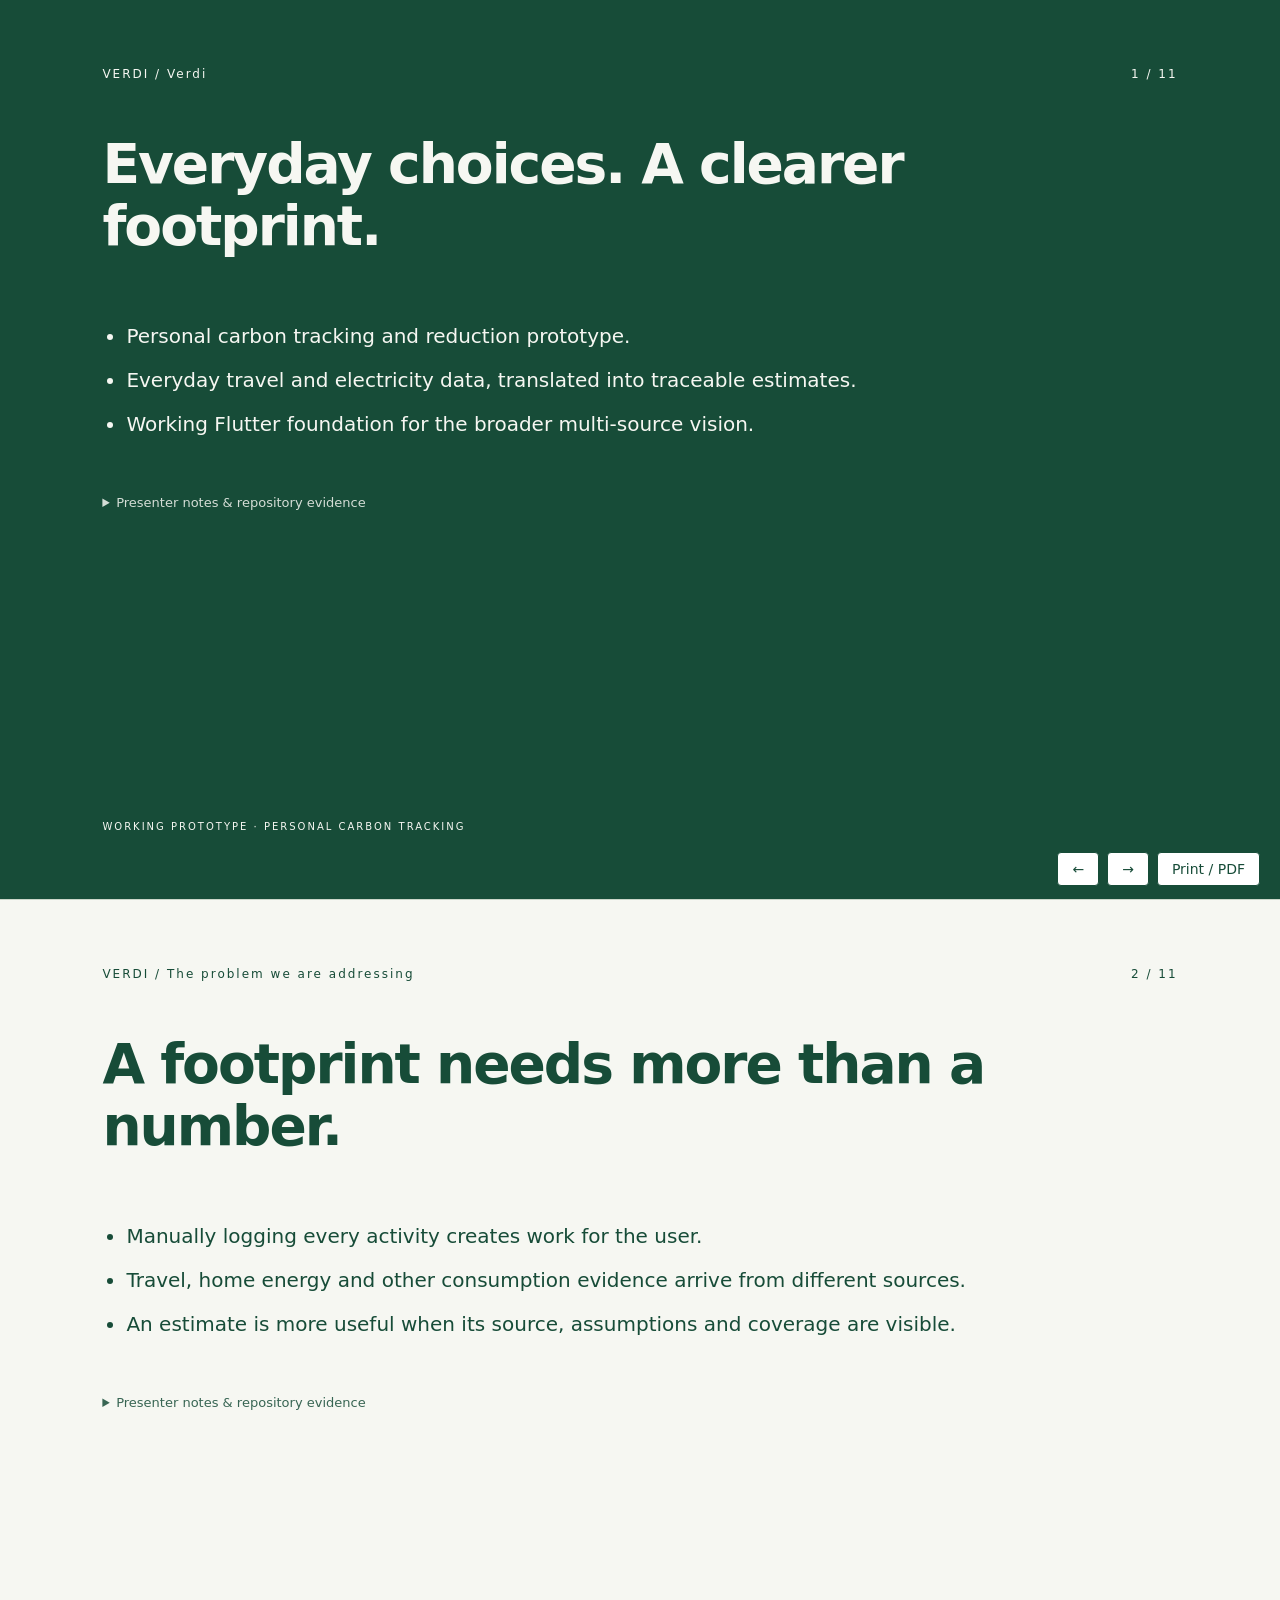
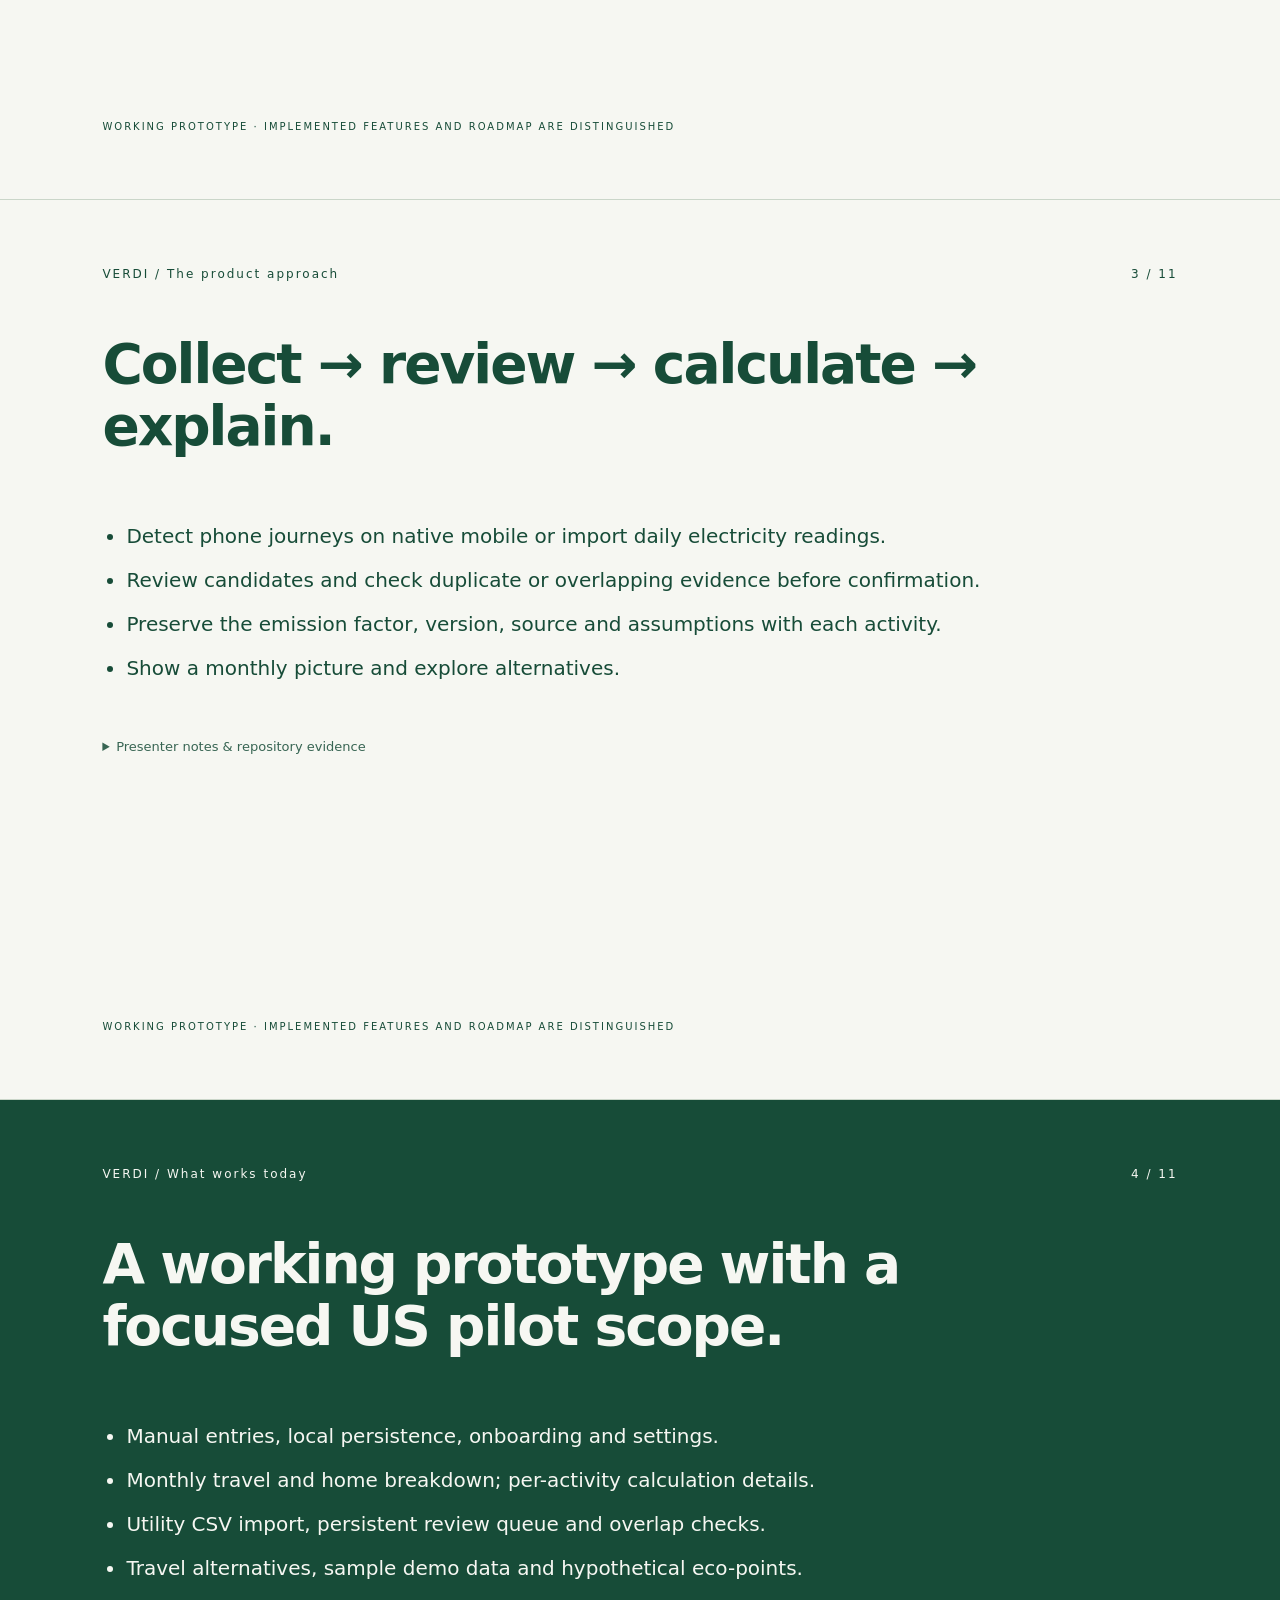
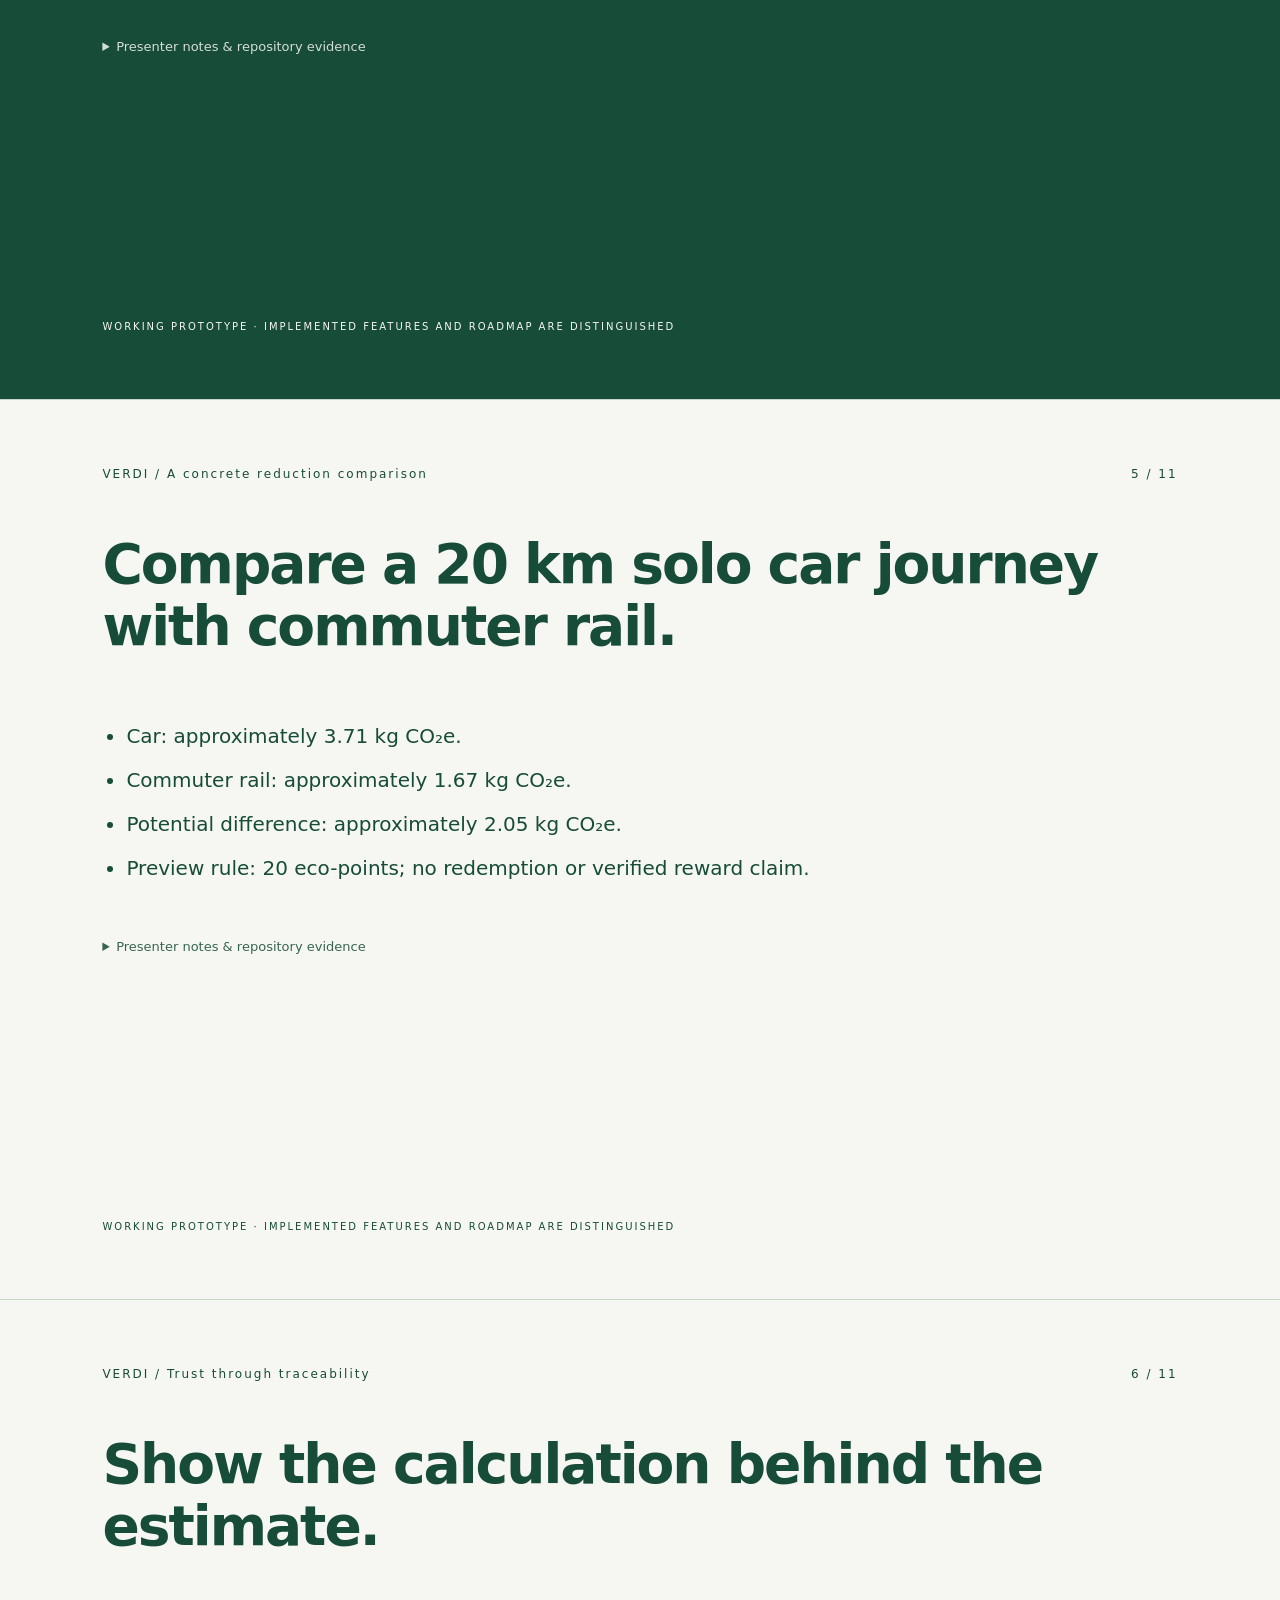
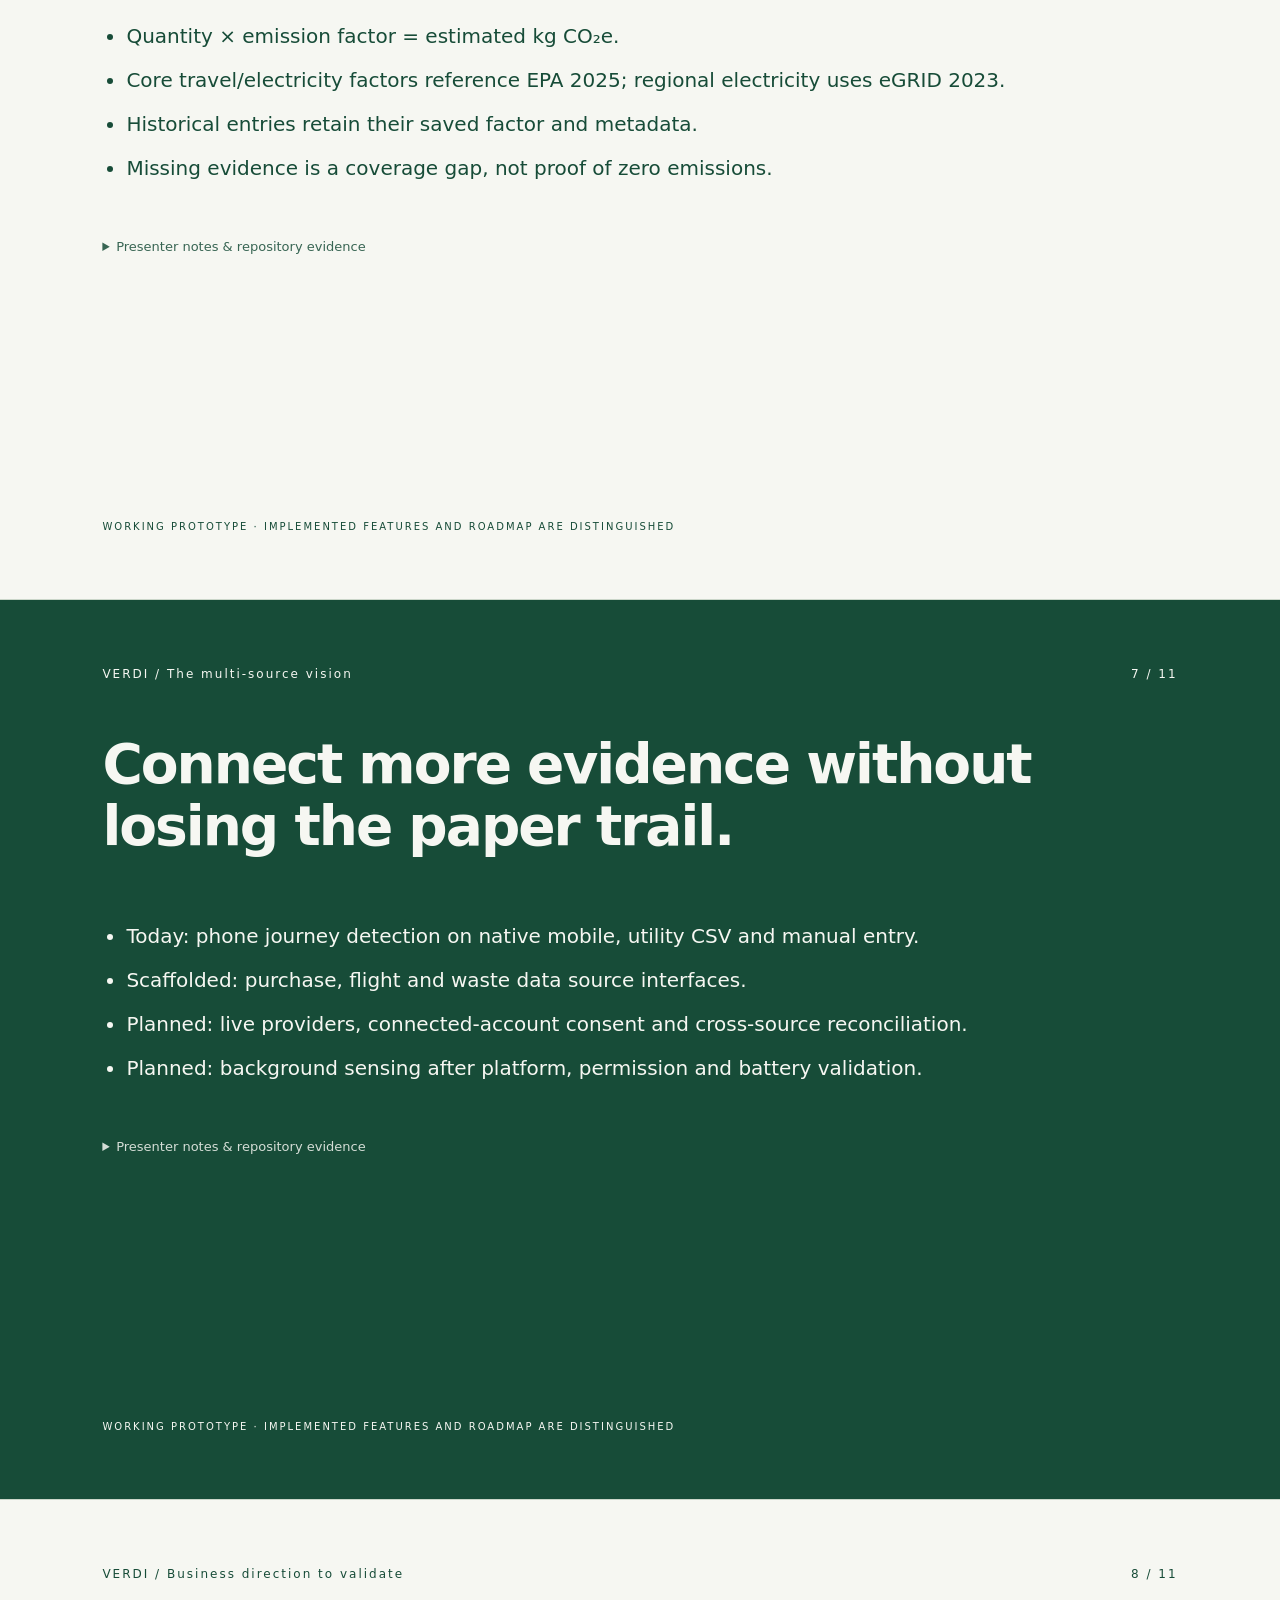
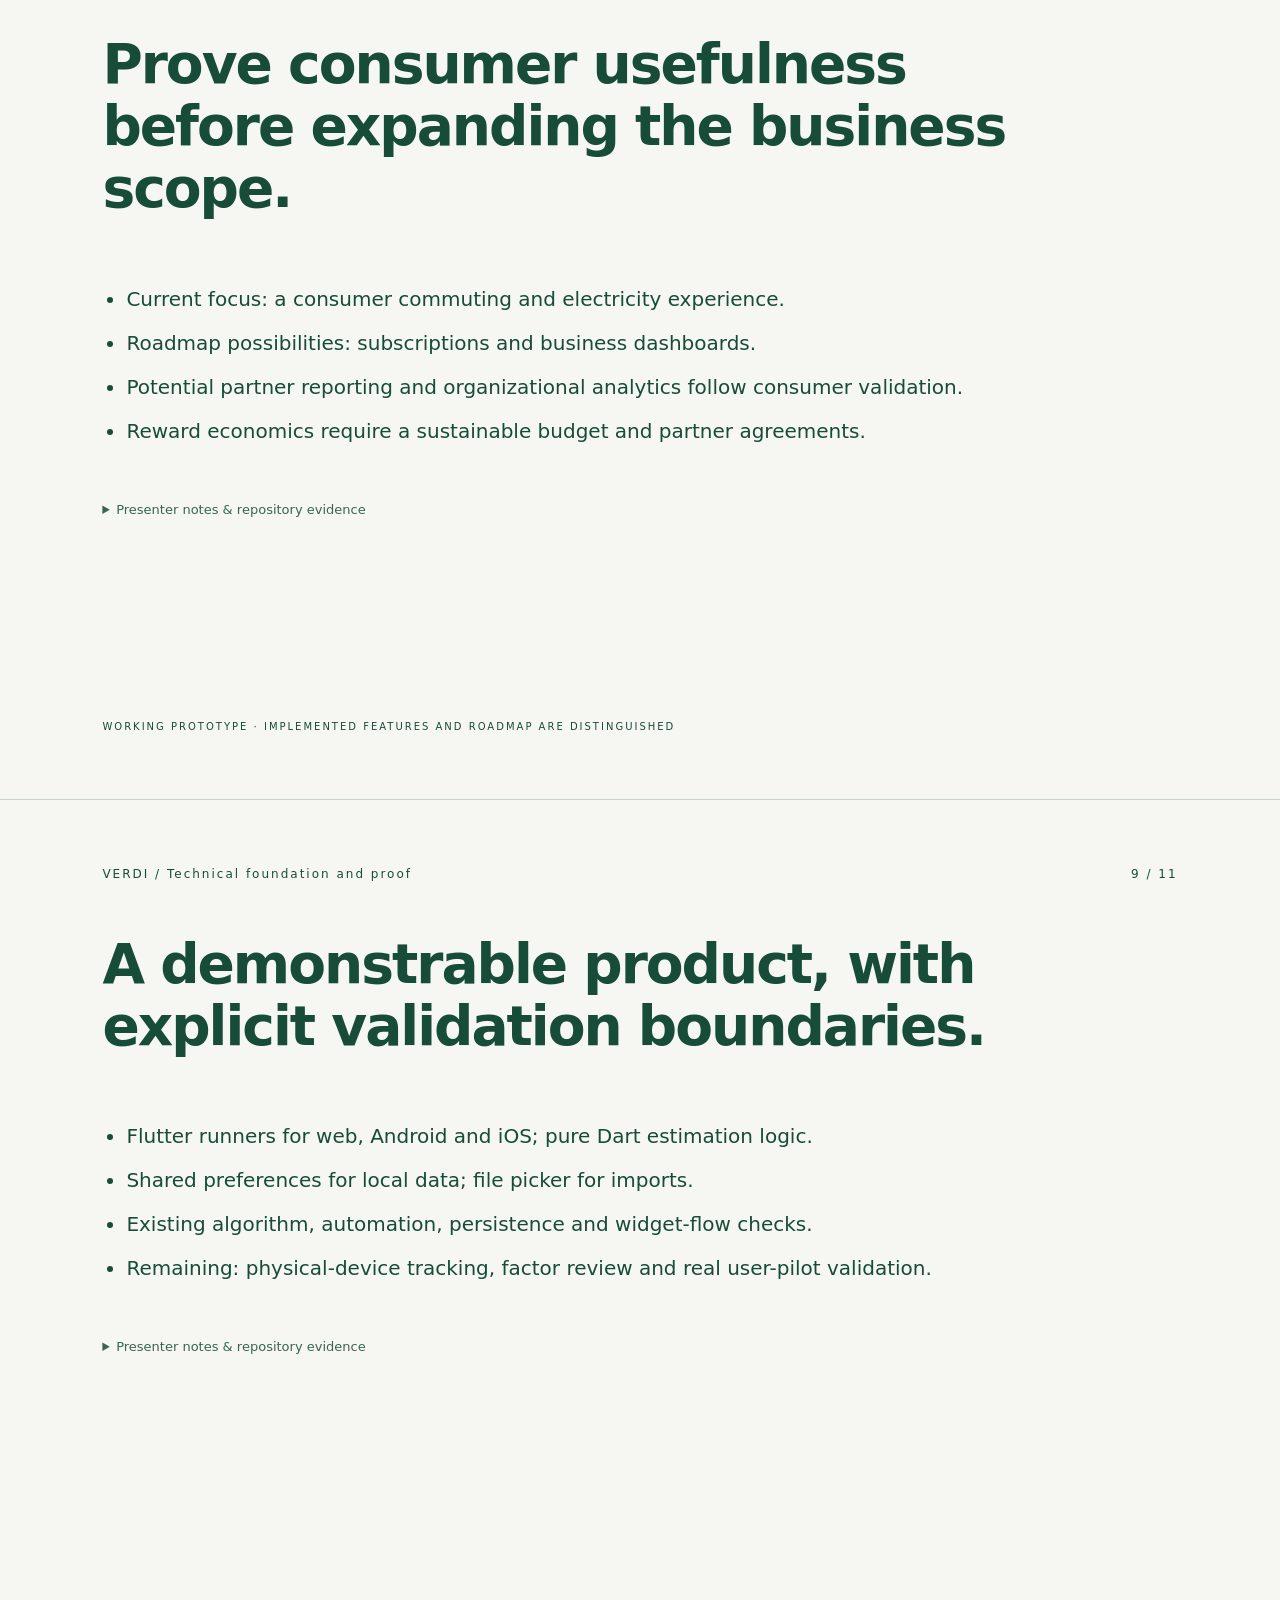
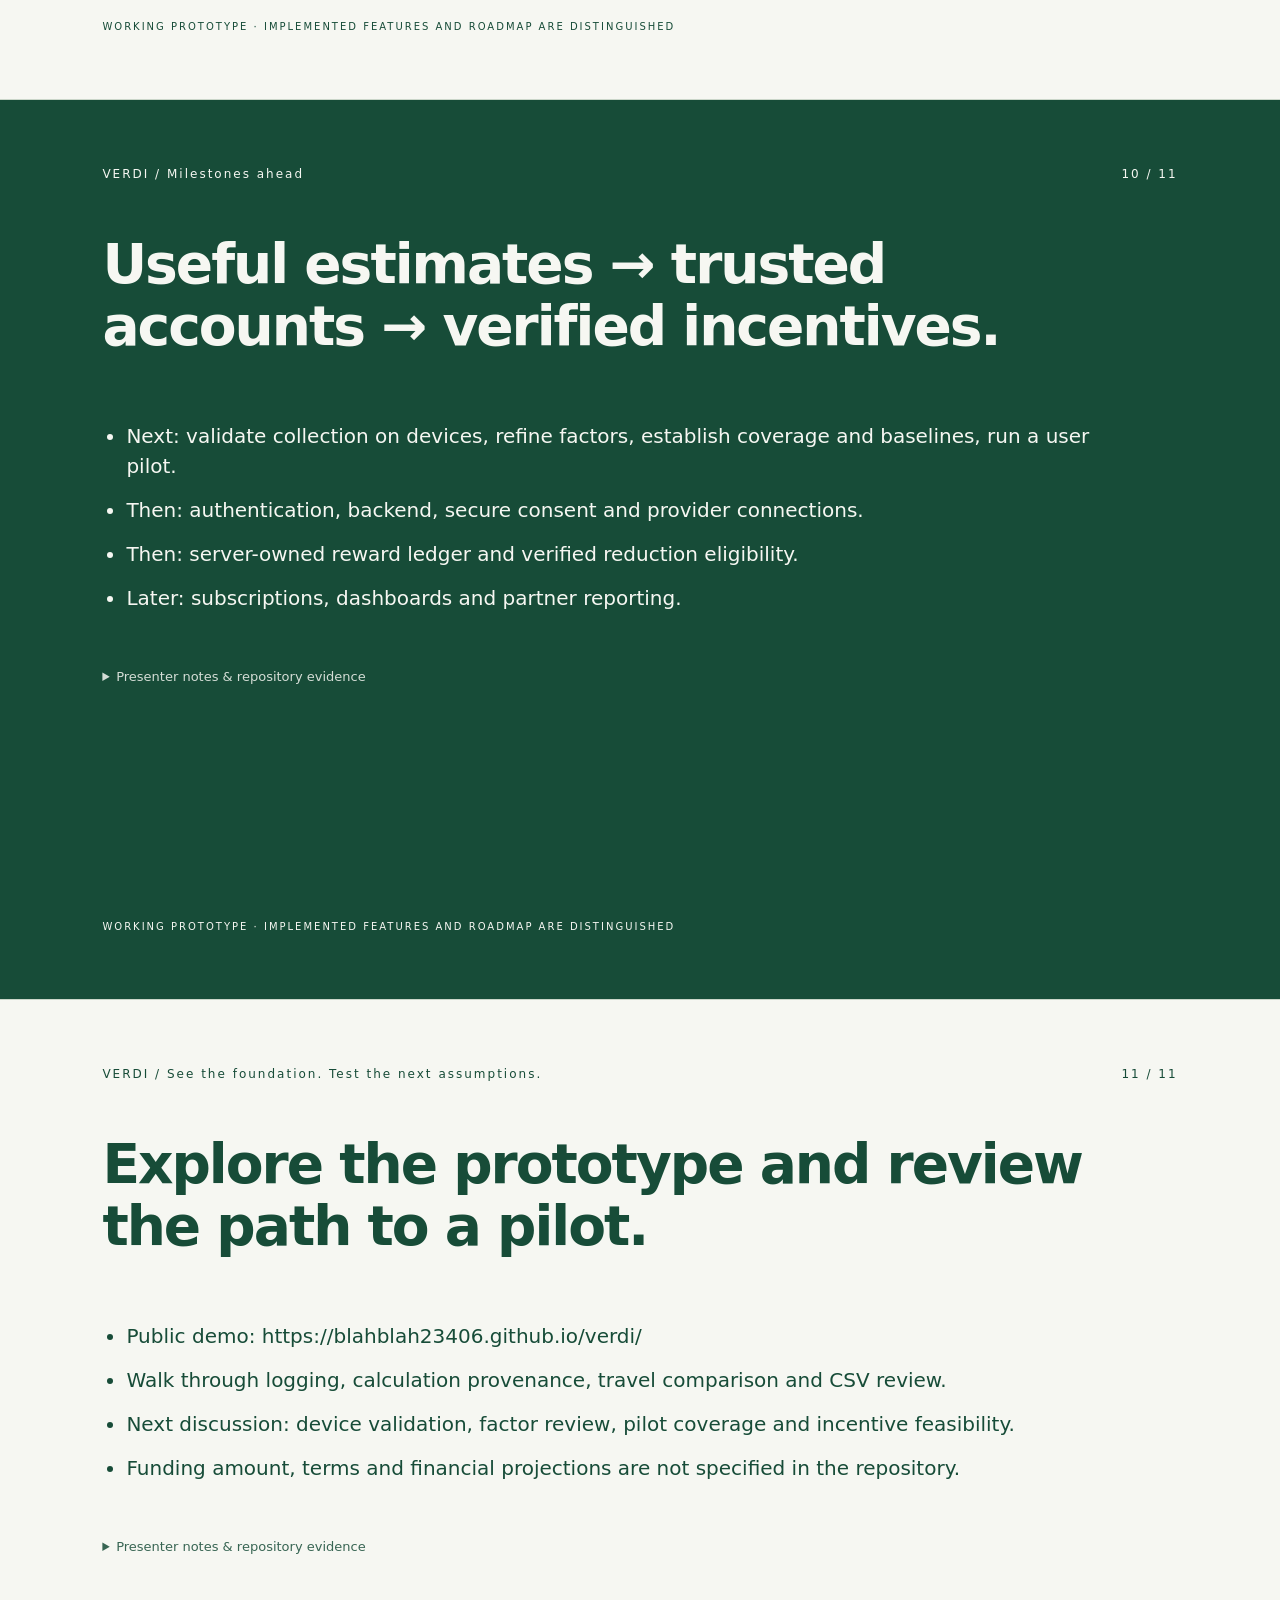
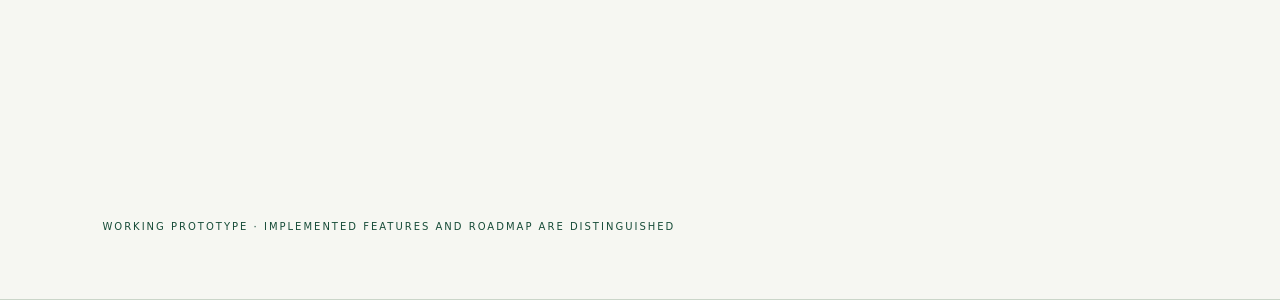
==== docs/PITCH_DECK.html @ 677f6955 "Publish Verdi landing page and Flutter demo with founder pitch materials" ====
<!doctype html>
<html lang="en"><head><meta charset="utf-8"><meta name="viewport" content="width=device-width,initial-scale=1"><title>Verdi — Pitch deck (11 slides)</title>
<style>
*{box-sizing:border-box}html{scroll-snap-type:y proximity}body{margin:0;background:#e6ecdf;color:#174c38;font:20px/1.5 system-ui,sans-serif}.slide{min-height:100vh;max-width:1400px;margin:auto;padding:65px 8vw;display:flex;flex-direction:column;scroll-snap-align:start;border-bottom:1px solid #cad6c9;background:#f6f7f2}.slide:nth-child(3n+1){background:#174c38;color:#f6f7f2}.top,.bottom{display:flex;justify-content:space-between;font-size:12px;letter-spacing:2px}.bottom{margin-top:auto;padding-top:25px;font-size:10px}h1{font-size:clamp(32px,4.3vw,62px);line-height:1.13;letter-spacing:-2px;font-weight:600;max-width:1000px;margin:50px 0 30px}ul{padding-left:24px;max-width:1000px;margin-bottom:30px}li{margin:14px 0}details{font-size:13px;opacity:.85;margin:10px 0 20px}summary{cursor:pointer}p{overflow-wrap:anywhere}nav{position:fixed;bottom:14px;right:20px;display:flex;gap:8px}button{font:14px system-ui;border:1px solid #174c38;border-radius:4px;background:#fff;color:#174c38;padding:8px 14px;cursor:pointer}button:focus-visible,summary:focus-visible{outline:3px solid #ba7a2d;outline-offset:4px}@media(max-width:650px){.slide{padding:35px 24px 70px}body{font-size:17px}.top{font-size:10px;gap:20px}h1{letter-spacing:-1px}.bottom{letter-spacing:1px}}@media print{@page{size:landscape;margin:0}html{scroll-snap-type:none}body{background:white;font-size:16pt;-webkit-print-color-adjust:exact;print-color-adjust:exact}.slide{height:100vh;min-height:0;max-width:none;break-after:page;padding:30px 55px;border:0;overflow:hidden}.slide:last-of-type{break-after:auto}h1{font-size:32pt;margin:30px 0 18px}li{margin:8px 0}details,nav{display:none}.bottom{font-size:8pt}}
</style></head><body><section class="slide" id="slide-1">
<div class="top"><span>VERDI / Verdi</span><span>1 / 11</span></div>
<h1>Everyday choices. A clearer footprint.</h1>
<ul><li>Personal carbon tracking and reduction prototype.</li><li>Everyday travel and electricity data, translated into traceable estimates.</li><li>Working Flutter foundation for the broader multi-source vision.</li></ul>
<details><summary>Presenter notes &amp; repository evidence</summary><p>Speaker note: Open with what the prototype can demonstrate today. The repository also calls the broader business vision “Carton”; Verdi is the app name used here.</p><p>Evidence: `README.md`, `pubspec.yaml`, `lib&#47;main.dart`.</p></details>
<div class="bottom">WORKING PROTOTYPE · PERSONAL CARBON TRACKING</div>
</section>
<section class="slide" id="slide-2">
<div class="top"><span>VERDI / The problem we are addressing</span><span>2 / 11</span></div>
<h1>A footprint needs more than a number.</h1>
<ul><li>Manually logging every activity creates work for the user.</li><li>Travel, home energy and other consumption evidence arrive from different sources.</li><li>An estimate is more useful when its source, assumptions and coverage are visible.</li></ul>
<details><summary>Presenter notes &amp; repository evidence</summary><p>Speaker note: This is the problem framing in the repository, not a quantified market study or a validated customer finding. The opportunity is to reduce logging burden while preserving review and traceability.</p><p>Evidence: `README.md`, `docs&#47;AUTOMATIC_TRACKING.md`.</p></details>
<div class="bottom">WORKING PROTOTYPE · IMPLEMENTED FEATURES AND ROADMAP ARE DISTINGUISHED</div>
</section>
<section class="slide" id="slide-3">
<div class="top"><span>VERDI / The product approach</span><span>3 / 11</span></div>
<h1>Collect → review → calculate → explain.</h1>
<ul><li>Detect phone journeys on native mobile or import daily electricity readings.</li><li>Review candidates and check duplicate or overlapping evidence before confirmation.</li><li>Preserve the emission factor, version, source and assumptions with each activity.</li><li>Show a monthly picture and explore alternatives.</li></ul>
<details><summary>Presenter notes &amp; repository evidence</summary><p>Speaker note: This is a rule-based pipeline, not a machine-learning system. Browser phone GPS is not implemented; show CSV review in the public web demo.</p><p>Evidence: `lib&#47;domain&#47;automation.dart`, `lib&#47;domain&#47;carbon.dart`, `docs&#47;ALGORITHM.md`.</p></details>
<div class="bottom">WORKING PROTOTYPE · IMPLEMENTED FEATURES AND ROADMAP ARE DISTINGUISHED</div>
</section>
<section class="slide" id="slide-4">
<div class="top"><span>VERDI / What works today</span><span>4 / 11</span></div>
<h1>A working prototype with a focused US pilot scope.</h1>
<ul><li>Manual entries, local persistence, onboarding and settings.</li><li>Monthly travel and home breakdown; per-activity calculation details.</li><li>Utility CSV import, persistent review queue and overlap checks.</li><li>Travel alternatives, sample demo data and hypothetical eco-points.</li></ul>
<details><summary>Presenter notes &amp; repository evidence</summary><p>Speaker note: Foreground Android&#47;iOS phone tracking is implemented but physical-device behavior still needs validation. Data is saved locally; there is no connected-account backend.</p><p>Evidence: `lib&#47;main.dart`, `lib&#47;features&#47;automation_screen.dart`, `lib&#47;data&#47;`, `docs&#47;VALIDATION.md`.</p></details>
<div class="bottom">WORKING PROTOTYPE · IMPLEMENTED FEATURES AND ROADMAP ARE DISTINGUISHED</div>
</section>
<section class="slide" id="slide-5">
<div class="top"><span>VERDI / A concrete reduction comparison</span><span>5 / 11</span></div>
<h1>Compare a 20 km solo car journey with commuter rail.</h1>
<ul><li>Car: approximately 3.71 kg CO₂e.</li><li>Commuter rail: approximately 1.67 kg CO₂e.</li><li>Potential difference: approximately 2.05 kg CO₂e.</li><li>Preview rule: 20 eco-points; no redemption or verified reward claim.</li></ul>
<details><summary>Presenter notes &amp; repository evidence</summary><p>Speaker note: Figures use the repository&#39;s EPA 2025 operational averages and rounding. These are attributed-emissions comparisons, not measured reductions. The UI may display one decimal place. Lifecycle manufacturing and upstream fuel are outside the current boundary.</p><p>Evidence: `README.md` commute example, `lib&#47;domain&#47;emission_factors.dart`, `lib&#47;main.dart` Reduce view.</p></details>
<div class="bottom">WORKING PROTOTYPE · IMPLEMENTED FEATURES AND ROADMAP ARE DISTINGUISHED</div>
</section>
<section class="slide" id="slide-6">
<div class="top"><span>VERDI / Trust through traceability</span><span>6 / 11</span></div>
<h1>Show the calculation behind the estimate.</h1>
<ul><li>Quantity × emission factor = estimated kg CO₂e.</li><li>Core travel&#47;electricity factors reference EPA 2025; regional electricity uses eGRID 2023.</li><li>Historical entries retain their saved factor and metadata.</li><li>Missing evidence is a coverage gap, not proof of zero emissions.</li></ul>
<details><summary>Presenter notes &amp; repository evidence</summary><p>Speaker note: Flights, product purchases and waste use placeholder factors and should not be presented as validated pilot categories. Average factors do not establish individual measurement accuracy.</p><p>Evidence: `docs&#47;ALGORITHM.md`, `lib&#47;domain&#47;emission_factors.dart`, `lib&#47;domain&#47;regional_factors.dart`, `lib&#47;domain&#47;carbon.dart`.</p></details>
<div class="bottom">WORKING PROTOTYPE · IMPLEMENTED FEATURES AND ROADMAP ARE DISTINGUISHED</div>
</section>
<section class="slide" id="slide-7">
<div class="top"><span>VERDI / The multi-source vision</span><span>7 / 11</span></div>
<h1>Connect more evidence without losing the paper trail.</h1>
<ul><li>Today: phone journey detection on native mobile, utility CSV and manual entry.</li><li>Scaffolded: purchase, flight and waste data source interfaces.</li><li>Planned: live providers, connected-account consent and cross-source reconciliation.</li><li>Planned: background sensing after platform, permission and battery validation.</li></ul>
<details><summary>Presenter notes &amp; repository evidence</summary><p>Speaker note: The planned integrations are not connected services today. Avoid implying bank, airline, utility or municipal partnerships exist.</p><p>Evidence: `lib&#47;domain&#47;data_source.dart`, `docs&#47;ROADMAP.md` Phase 3.</p></details>
<div class="bottom">WORKING PROTOTYPE · IMPLEMENTED FEATURES AND ROADMAP ARE DISTINGUISHED</div>
</section>
<section class="slide" id="slide-8">
<div class="top"><span>VERDI / Business direction to validate</span><span>8 / 11</span></div>
<h1>Prove consumer usefulness before expanding the business scope.</h1>
<ul><li>Current focus: a consumer commuting and electricity experience.</li><li>Roadmap possibilities: subscriptions and business dashboards.</li><li>Potential partner reporting and organizational analytics follow consumer validation.</li><li>Reward economics require a sustainable budget and partner agreements.</li></ul>
<details><summary>Presenter notes &amp; repository evidence</summary><p>Speaker note: These are directions in the repository roadmap, not a launched business model. Pricing, market size, willingness to pay and acquisition economics are not established in the repo.</p><p>Evidence: `docs&#47;ROADMAP.md` Phases 4–5, `docs&#47;DEMO_GUIDE.md`.</p></details>
<div class="bottom">WORKING PROTOTYPE · IMPLEMENTED FEATURES AND ROADMAP ARE DISTINGUISHED</div>
</section>
<section class="slide" id="slide-9">
<div class="top"><span>VERDI / Technical foundation and proof</span><span>9 / 11</span></div>
<h1>A demonstrable product, with explicit validation boundaries.</h1>
<ul><li>Flutter runners for web, Android and iOS; pure Dart estimation logic.</li><li>Shared preferences for local data; file picker for imports.</li><li>Existing algorithm, automation, persistence and widget-flow checks.</li><li>Remaining: physical-device tracking, factor review and real user-pilot validation.</li></ul>
<details><summary>Presenter notes &amp; repository evidence</summary><p>Speaker note: Tests support implementation correctness; they do not establish real-world accuracy, adoption or traction. Consult PROGRESS.md for the checks executed for this release. No user or revenue metrics are supplied.</p><p>Evidence: `pubspec.yaml`, `test&#47;`, `tool&#47;check_algorithm.dart`, `tool&#47;check_automation.dart`, `docs&#47;VALIDATION.md`.</p></details>
<div class="bottom">WORKING PROTOTYPE · IMPLEMENTED FEATURES AND ROADMAP ARE DISTINGUISHED</div>
</section>
<section class="slide" id="slide-10">
<div class="top"><span>VERDI / Milestones ahead</span><span>10 / 11</span></div>
<h1>Useful estimates → trusted accounts → verified incentives.</h1>
<ul><li>Next: validate collection on devices, refine factors, establish coverage and baselines, run a user pilot.</li><li>Then: authentication, backend, secure consent and provider connections.</li><li>Then: server-owned reward ledger and verified reduction eligibility.</li><li>Later: subscriptions, dashboards and partner reporting.</li></ul>
<details><summary>Presenter notes &amp; repository evidence</summary><p>Speaker note: This sequencing comes from the roadmap. Some early-roadmap features such as onboarding and regional settings already exist in code; these are not presented as future work. Dates, staffing and budgets are not committed.</p><p>Evidence: `docs&#47;ROADMAP.md`, `lib&#47;features&#47;onboarding_screen.dart`, `lib&#47;domain&#47;regional_factors.dart`.</p></details>
<div class="bottom">WORKING PROTOTYPE · IMPLEMENTED FEATURES AND ROADMAP ARE DISTINGUISHED</div>
</section>
<section class="slide" id="slide-11">
<div class="top"><span>VERDI / See the foundation. Test the next assumptions.</span><span>11 / 11</span></div>
<h1>Explore the prototype and review the path to a pilot.</h1>
<ul><li>Public demo: https:&#47;&#47;blahblah23406.github.io&#47;verdi&#47;</li><li>Walk through logging, calculation provenance, travel comparison and CSV review.</li><li>Next discussion: device validation, factor review, pilot coverage and incentive feasibility.</li><li>Funding amount, terms and financial projections are not specified in the repository.</li></ul>
<details><summary>Presenter notes &amp; repository evidence</summary><p>Speaker note: Invite feedback on the demonstrated workflow and planned validation. Do not imply a funding round or commitments. Use docs&#47;FOUNDER_DEMO_SCRIPT.md for the live walkthrough.</p><p>Evidence: `docs&#47;ROADMAP.md`, `docs&#47;FOUNDER_DEMO_SCRIPT.md`, `DEPLOYMENT.md`.</p></details>
<div class="bottom">WORKING PROTOTYPE · IMPLEMENTED FEATURES AND ROADMAP ARE DISTINGUISHED</div>
</section>
<nav aria-label="Slides"><button id="previous" aria-label="Previous slide">←</button><button id="next" aria-label="Next slide">→</button><button onclick="window.print()">Print / PDF</button></nav>
<script>
const slides=[...document.querySelectorAll('.slide')];
function move(delta){const index=slides.reduce((best,s,i)=>Math.abs(s.getBoundingClientRect().top)<Math.abs(slides[best].getBoundingClientRect().top)?i:best,0);const target=slides[Math.max(0,Math.min(slides.length-1,index+delta))];target.scrollIntoView();history.replaceState(null,'','#'+target.id);}
document.getElementById('previous').onclick=()=>move(-1);document.getElementById('next').onclick=()=>move(1);
document.addEventListener('keydown',e=>{if(['ArrowRight','PageDown','ArrowLeft','PageUp'].includes(e.key)){e.preventDefault();move(['ArrowRight','PageDown'].includes(e.key)?1:-1);}});
</script></body></html>
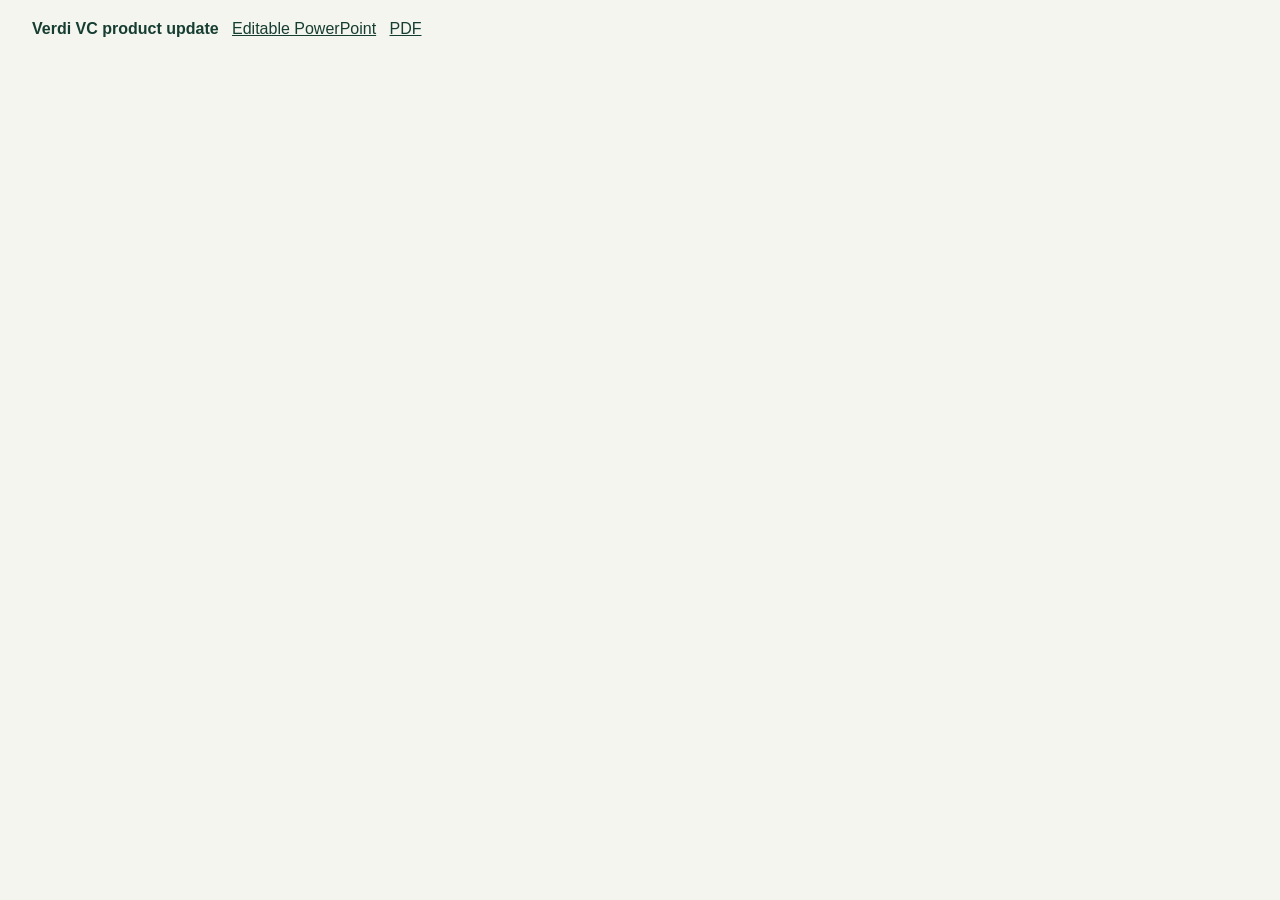
==== commit b88a8200: "Build Verdi incentive pilot apps, shared demo backend and VC deck" ====
--- a/docs/PITCH_DECK.html
+++ b/docs/PITCH_DECK.html
@@ -1,88 +1 @@
-<!doctype html>
-<html lang="en"><head><meta charset="utf-8"><meta name="viewport" content="width=device-width,initial-scale=1"><title>Verdi — Pitch deck (11 slides)</title>
-<style>
-*{box-sizing:border-box}html{scroll-snap-type:y proximity}body{margin:0;background:#e6ecdf;color:#174c38;font:20px/1.5 system-ui,sans-serif}.slide{min-height:100vh;max-width:1400px;margin:auto;padding:65px 8vw;display:flex;flex-direction:column;scroll-snap-align:start;border-bottom:1px solid #cad6c9;background:#f6f7f2}.slide:nth-child(3n+1){background:#174c38;color:#f6f7f2}.top,.bottom{display:flex;justify-content:space-between;font-size:12px;letter-spacing:2px}.bottom{margin-top:auto;padding-top:25px;font-size:10px}h1{font-size:clamp(32px,4.3vw,62px);line-height:1.13;letter-spacing:-2px;font-weight:600;max-width:1000px;margin:50px 0 30px}ul{padding-left:24px;max-width:1000px;margin-bottom:30px}li{margin:14px 0}details{font-size:13px;opacity:.85;margin:10px 0 20px}summary{cursor:pointer}p{overflow-wrap:anywhere}nav{position:fixed;bottom:14px;right:20px;display:flex;gap:8px}button{font:14px system-ui;border:1px solid #174c38;border-radius:4px;background:#fff;color:#174c38;padding:8px 14px;cursor:pointer}button:focus-visible,summary:focus-visible{outline:3px solid #ba7a2d;outline-offset:4px}@media(max-width:650px){.slide{padding:35px 24px 70px}body{font-size:17px}.top{font-size:10px;gap:20px}h1{letter-spacing:-1px}.bottom{letter-spacing:1px}}@media print{@page{size:landscape;margin:0}html{scroll-snap-type:none}body{background:white;font-size:16pt;-webkit-print-color-adjust:exact;print-color-adjust:exact}.slide{height:100vh;min-height:0;max-width:none;break-after:page;padding:30px 55px;border:0;overflow:hidden}.slide:last-of-type{break-after:auto}h1{font-size:32pt;margin:30px 0 18px}li{margin:8px 0}details,nav{display:none}.bottom{font-size:8pt}}
-</style></head><body><section class="slide" id="slide-1">
-<div class="top"><span>VERDI / Verdi</span><span>1 / 11</span></div>
-<h1>Everyday choices. A clearer footprint.</h1>
-<ul><li>Personal carbon tracking and reduction prototype.</li><li>Everyday travel and electricity data, translated into traceable estimates.</li><li>Working Flutter foundation for the broader multi-source vision.</li></ul>
-<details><summary>Presenter notes &amp; repository evidence</summary><p>Speaker note: Open with what the prototype can demonstrate today. The repository also calls the broader business vision “Carton”; Verdi is the app name used here.</p><p>Evidence: `README.md`, `pubspec.yaml`, `lib&#47;main.dart`.</p></details>
-<div class="bottom">WORKING PROTOTYPE · PERSONAL CARBON TRACKING</div>
-</section>
-<section class="slide" id="slide-2">
-<div class="top"><span>VERDI / The problem we are addressing</span><span>2 / 11</span></div>
-<h1>A footprint needs more than a number.</h1>
-<ul><li>Manually logging every activity creates work for the user.</li><li>Travel, home energy and other consumption evidence arrive from different sources.</li><li>An estimate is more useful when its source, assumptions and coverage are visible.</li></ul>
-<details><summary>Presenter notes &amp; repository evidence</summary><p>Speaker note: This is the problem framing in the repository, not a quantified market study or a validated customer finding. The opportunity is to reduce logging burden while preserving review and traceability.</p><p>Evidence: `README.md`, `docs&#47;AUTOMATIC_TRACKING.md`.</p></details>
-<div class="bottom">WORKING PROTOTYPE · IMPLEMENTED FEATURES AND ROADMAP ARE DISTINGUISHED</div>
-</section>
-<section class="slide" id="slide-3">
-<div class="top"><span>VERDI / The product approach</span><span>3 / 11</span></div>
-<h1>Collect → review → calculate → explain.</h1>
-<ul><li>Detect phone journeys on native mobile or import daily electricity readings.</li><li>Review candidates and check duplicate or overlapping evidence before confirmation.</li><li>Preserve the emission factor, version, source and assumptions with each activity.</li><li>Show a monthly picture and explore alternatives.</li></ul>
-<details><summary>Presenter notes &amp; repository evidence</summary><p>Speaker note: This is a rule-based pipeline, not a machine-learning system. Browser phone GPS is not implemented; show CSV review in the public web demo.</p><p>Evidence: `lib&#47;domain&#47;automation.dart`, `lib&#47;domain&#47;carbon.dart`, `docs&#47;ALGORITHM.md`.</p></details>
-<div class="bottom">WORKING PROTOTYPE · IMPLEMENTED FEATURES AND ROADMAP ARE DISTINGUISHED</div>
-</section>
-<section class="slide" id="slide-4">
-<div class="top"><span>VERDI / What works today</span><span>4 / 11</span></div>
-<h1>A working prototype with a focused US pilot scope.</h1>
-<ul><li>Manual entries, local persistence, onboarding and settings.</li><li>Monthly travel and home breakdown; per-activity calculation details.</li><li>Utility CSV import, persistent review queue and overlap checks.</li><li>Travel alternatives, sample demo data and hypothetical eco-points.</li></ul>
-<details><summary>Presenter notes &amp; repository evidence</summary><p>Speaker note: Foreground Android&#47;iOS phone tracking is implemented but physical-device behavior still needs validation. Data is saved locally; there is no connected-account backend.</p><p>Evidence: `lib&#47;main.dart`, `lib&#47;features&#47;automation_screen.dart`, `lib&#47;data&#47;`, `docs&#47;VALIDATION.md`.</p></details>
-<div class="bottom">WORKING PROTOTYPE · IMPLEMENTED FEATURES AND ROADMAP ARE DISTINGUISHED</div>
-</section>
-<section class="slide" id="slide-5">
-<div class="top"><span>VERDI / A concrete reduction comparison</span><span>5 / 11</span></div>
-<h1>Compare a 20 km solo car journey with commuter rail.</h1>
-<ul><li>Car: approximately 3.71 kg CO₂e.</li><li>Commuter rail: approximately 1.67 kg CO₂e.</li><li>Potential difference: approximately 2.05 kg CO₂e.</li><li>Preview rule: 20 eco-points; no redemption or verified reward claim.</li></ul>
-<details><summary>Presenter notes &amp; repository evidence</summary><p>Speaker note: Figures use the repository&#39;s EPA 2025 operational averages and rounding. These are attributed-emissions comparisons, not measured reductions. The UI may display one decimal place. Lifecycle manufacturing and upstream fuel are outside the current boundary.</p><p>Evidence: `README.md` commute example, `lib&#47;domain&#47;emission_factors.dart`, `lib&#47;main.dart` Reduce view.</p></details>
-<div class="bottom">WORKING PROTOTYPE · IMPLEMENTED FEATURES AND ROADMAP ARE DISTINGUISHED</div>
-</section>
-<section class="slide" id="slide-6">
-<div class="top"><span>VERDI / Trust through traceability</span><span>6 / 11</span></div>
-<h1>Show the calculation behind the estimate.</h1>
-<ul><li>Quantity × emission factor = estimated kg CO₂e.</li><li>Core travel&#47;electricity factors reference EPA 2025; regional electricity uses eGRID 2023.</li><li>Historical entries retain their saved factor and metadata.</li><li>Missing evidence is a coverage gap, not proof of zero emissions.</li></ul>
-<details><summary>Presenter notes &amp; repository evidence</summary><p>Speaker note: Flights, product purchases and waste use placeholder factors and should not be presented as validated pilot categories. Average factors do not establish individual measurement accuracy.</p><p>Evidence: `docs&#47;ALGORITHM.md`, `lib&#47;domain&#47;emission_factors.dart`, `lib&#47;domain&#47;regional_factors.dart`, `lib&#47;domain&#47;carbon.dart`.</p></details>
-<div class="bottom">WORKING PROTOTYPE · IMPLEMENTED FEATURES AND ROADMAP ARE DISTINGUISHED</div>
-</section>
-<section class="slide" id="slide-7">
-<div class="top"><span>VERDI / The multi-source vision</span><span>7 / 11</span></div>
-<h1>Connect more evidence without losing the paper trail.</h1>
-<ul><li>Today: phone journey detection on native mobile, utility CSV and manual entry.</li><li>Scaffolded: purchase, flight and waste data source interfaces.</li><li>Planned: live providers, connected-account consent and cross-source reconciliation.</li><li>Planned: background sensing after platform, permission and battery validation.</li></ul>
-<details><summary>Presenter notes &amp; repository evidence</summary><p>Speaker note: The planned integrations are not connected services today. Avoid implying bank, airline, utility or municipal partnerships exist.</p><p>Evidence: `lib&#47;domain&#47;data_source.dart`, `docs&#47;ROADMAP.md` Phase 3.</p></details>
-<div class="bottom">WORKING PROTOTYPE · IMPLEMENTED FEATURES AND ROADMAP ARE DISTINGUISHED</div>
-</section>
-<section class="slide" id="slide-8">
-<div class="top"><span>VERDI / Business direction to validate</span><span>8 / 11</span></div>
-<h1>Prove consumer usefulness before expanding the business scope.</h1>
-<ul><li>Current focus: a consumer commuting and electricity experience.</li><li>Roadmap possibilities: subscriptions and business dashboards.</li><li>Potential partner reporting and organizational analytics follow consumer validation.</li><li>Reward economics require a sustainable budget and partner agreements.</li></ul>
-<details><summary>Presenter notes &amp; repository evidence</summary><p>Speaker note: These are directions in the repository roadmap, not a launched business model. Pricing, market size, willingness to pay and acquisition economics are not established in the repo.</p><p>Evidence: `docs&#47;ROADMAP.md` Phases 4–5, `docs&#47;DEMO_GUIDE.md`.</p></details>
-<div class="bottom">WORKING PROTOTYPE · IMPLEMENTED FEATURES AND ROADMAP ARE DISTINGUISHED</div>
-</section>
-<section class="slide" id="slide-9">
-<div class="top"><span>VERDI / Technical foundation and proof</span><span>9 / 11</span></div>
-<h1>A demonstrable product, with explicit validation boundaries.</h1>
-<ul><li>Flutter runners for web, Android and iOS; pure Dart estimation logic.</li><li>Shared preferences for local data; file picker for imports.</li><li>Existing algorithm, automation, persistence and widget-flow checks.</li><li>Remaining: physical-device tracking, factor review and real user-pilot validation.</li></ul>
-<details><summary>Presenter notes &amp; repository evidence</summary><p>Speaker note: Tests support implementation correctness; they do not establish real-world accuracy, adoption or traction. Consult PROGRESS.md for the checks executed for this release. No user or revenue metrics are supplied.</p><p>Evidence: `pubspec.yaml`, `test&#47;`, `tool&#47;check_algorithm.dart`, `tool&#47;check_automation.dart`, `docs&#47;VALIDATION.md`.</p></details>
-<div class="bottom">WORKING PROTOTYPE · IMPLEMENTED FEATURES AND ROADMAP ARE DISTINGUISHED</div>
-</section>
-<section class="slide" id="slide-10">
-<div class="top"><span>VERDI / Milestones ahead</span><span>10 / 11</span></div>
-<h1>Useful estimates → trusted accounts → verified incentives.</h1>
-<ul><li>Next: validate collection on devices, refine factors, establish coverage and baselines, run a user pilot.</li><li>Then: authentication, backend, secure consent and provider connections.</li><li>Then: server-owned reward ledger and verified reduction eligibility.</li><li>Later: subscriptions, dashboards and partner reporting.</li></ul>
-<details><summary>Presenter notes &amp; repository evidence</summary><p>Speaker note: This sequencing comes from the roadmap. Some early-roadmap features such as onboarding and regional settings already exist in code; these are not presented as future work. Dates, staffing and budgets are not committed.</p><p>Evidence: `docs&#47;ROADMAP.md`, `lib&#47;features&#47;onboarding_screen.dart`, `lib&#47;domain&#47;regional_factors.dart`.</p></details>
-<div class="bottom">WORKING PROTOTYPE · IMPLEMENTED FEATURES AND ROADMAP ARE DISTINGUISHED</div>
-</section>
-<section class="slide" id="slide-11">
-<div class="top"><span>VERDI / See the foundation. Test the next assumptions.</span><span>11 / 11</span></div>
-<h1>Explore the prototype and review the path to a pilot.</h1>
-<ul><li>Public demo: https:&#47;&#47;blahblah23406.github.io&#47;verdi&#47;</li><li>Walk through logging, calculation provenance, travel comparison and CSV review.</li><li>Next discussion: device validation, factor review, pilot coverage and incentive feasibility.</li><li>Funding amount, terms and financial projections are not specified in the repository.</li></ul>
-<details><summary>Presenter notes &amp; repository evidence</summary><p>Speaker note: Invite feedback on the demonstrated workflow and planned validation. Do not imply a funding round or commitments. Use docs&#47;FOUNDER_DEMO_SCRIPT.md for the live walkthrough.</p><p>Evidence: `docs&#47;ROADMAP.md`, `docs&#47;FOUNDER_DEMO_SCRIPT.md`, `DEPLOYMENT.md`.</p></details>
-<div class="bottom">WORKING PROTOTYPE · IMPLEMENTED FEATURES AND ROADMAP ARE DISTINGUISHED</div>
-</section>
-<nav aria-label="Slides"><button id="previous" aria-label="Previous slide">←</button><button id="next" aria-label="Next slide">→</button><button onclick="window.print()">Print / PDF</button></nav>
-<script>
-const slides=[...document.querySelectorAll('.slide')];
-function move(delta){const index=slides.reduce((best,s,i)=>Math.abs(s.getBoundingClientRect().top)<Math.abs(slides[best].getBoundingClientRect().top)?i:best,0);const target=slides[Math.max(0,Math.min(slides.length-1,index+delta))];target.scrollIntoView();history.replaceState(null,'','#'+target.id);}
-document.getElementById('previous').onclick=()=>move(-1);document.getElementById('next').onclick=()=>move(1);
-document.addEventListener('keydown',e=>{if(['ArrowRight','PageDown','ArrowLeft','PageUp'].includes(e.key)){e.preventDefault();move(['ArrowRight','PageDown'].includes(e.key)?1:-1);}});
-</script></body></html>+<!doctype html><html lang="en"><meta charset="utf-8"><meta name="viewport" content="width=device-width"><title>Verdi VC product update</title><style>body{margin:0;background:#f4f5ee;color:#163d32;font-family:Arial,sans-serif}header{padding:20px 32px}a{color:inherit}iframe{border:0;width:100%;height:calc(100vh - 100px)}</style><header><strong>Verdi VC product update</strong> &nbsp; <a href="Verdi-VC-Product-Update.pptx">Editable PowerPoint</a> &nbsp; <a href="Verdi-VC-Product-Update.pdf">PDF</a></header><iframe title="Verdi presentation" src="Verdi-VC-Product-Update.pdf"></iframe></html>
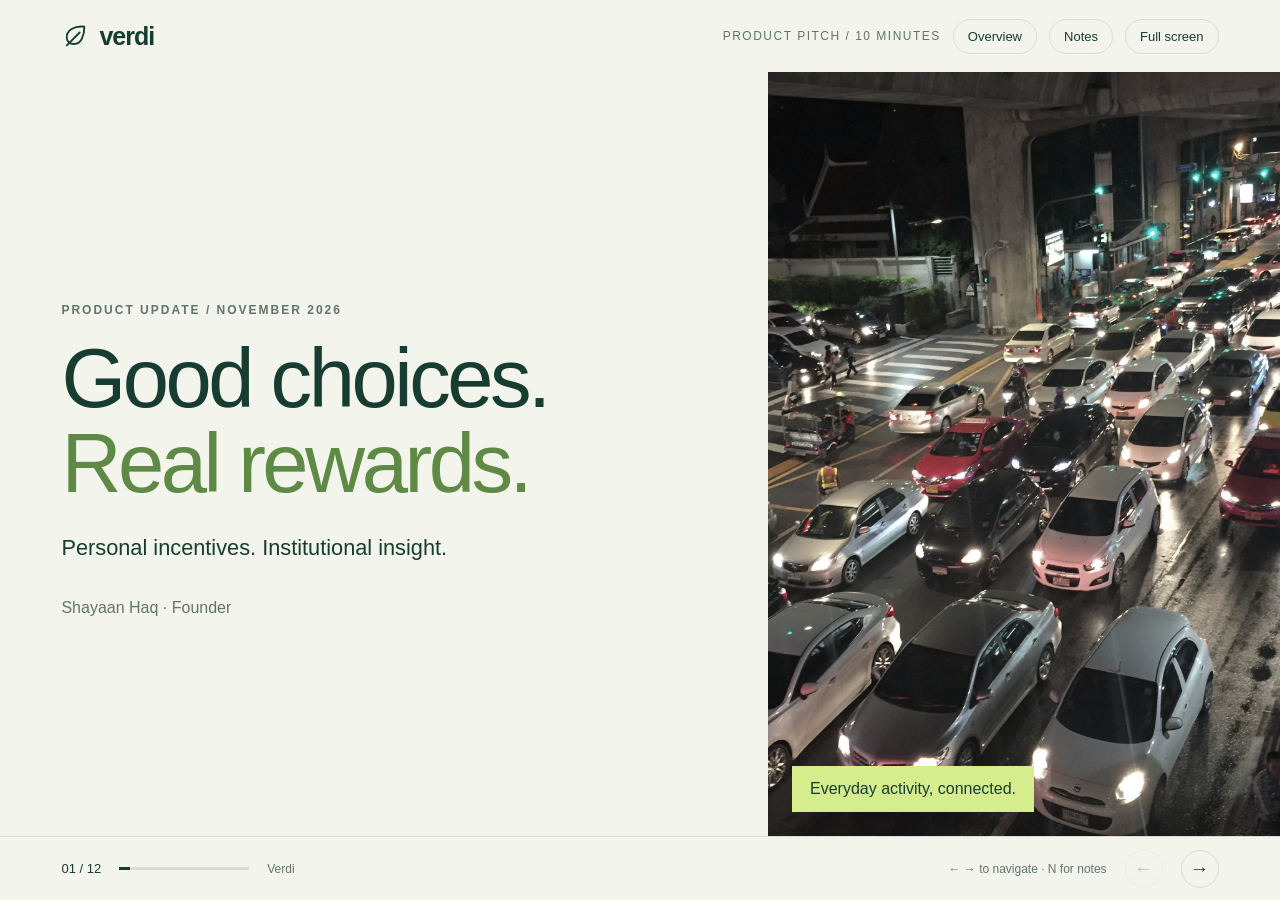
==== commit d3e67472: "Add visual web pitch and solo founder ten minute speech" ====
--- a/docs/PITCH_DECK.html
+++ b/docs/PITCH_DECK.html
@@ -1 +1,17 @@
-<!doctype html><html lang="en"><meta charset="utf-8"><meta name="viewport" content="width=device-width"><title>Verdi VC product update</title><style>body{margin:0;background:#f4f5ee;color:#163d32;font-family:Arial,sans-serif}header{padding:20px 32px}a{color:inherit}iframe{border:0;width:100%;height:calc(100vh - 100px)}</style><header><strong>Verdi VC product update</strong> &nbsp; <a href="Verdi-VC-Product-Update.pptx">Editable PowerPoint</a> &nbsp; <a href="Verdi-VC-Product-Update.pdf">PDF</a></header><iframe title="Verdi presentation" src="Verdi-VC-Product-Update.pdf"></iframe></html>
+<!doctype html><html lang="en"><head><meta charset="utf-8"><meta name="viewport" content="width=device-width,initial-scale=1"><meta name="description" content="Verdi product pitch: personal incentives, institutional insight, and the path to a real pilot."><title>Verdi — Product Pitch</title><style>
+:root{--paper:#f3f4eb;--ink:#173d32;--muted:#61756b;--line:#d5ddd0;--lime:#d6ed8d;--orange:#d89361}*{box-sizing:border-box}body{margin:0;background:var(--paper);color:var(--ink);font-family:Arial,Helvetica,sans-serif}button,a,input{touch-action:manipulation}button{font:inherit;cursor:pointer}button:focus-visible,a:focus-visible,input:focus-visible{outline:3px solid #b36e3e;outline-offset:5px}header{position:fixed;z-index:50;inset:0 0 auto;display:flex;justify-content:space-between;align-items:center;height:72px;padding:0 4.8vw;background:var(--paper)}.wordmark{display:flex;gap:10px;align-items:center;font-weight:700;font-size:25px;letter-spacing:-1px}.wordmark .icon{width:28px;height:28px}.header-right{display:flex;align-items:center;gap:12px}.deck-label{font-size:12px;letter-spacing:1.5px;text-transform:uppercase;color:var(--muted)}.control{border:1px solid var(--line);border-radius:50px;background:transparent;color:var(--ink);padding:9px 14px;font-size:13px}.icon{width:56px;height:56px;flex-shrink:0}.slide{display:none;height:100svh;min-height:680px;padding:103px 4.8vw 83px;overflow:auto;position:relative}.slide.active{display:flex;align-items:center;animation:none}.slide-inner{width:100%;max-width:1440px;margin:auto}.eyebrow{font-size:12px;letter-spacing:2px;font-weight:700;margin:0 0 20px;color:var(--muted)}h1,h2,h3,p,figure{margin:0}h1,h2{font-size:clamp(46px,5.4vw,83px);line-height:1.02;font-weight:500;letter-spacing:-3.5px}h1{font-size:clamp(62px,6.5vw,106px)}em{font-style:normal;color:#5f8a45}h3{font-size:clamp(21px,2vw,32px);line-height:1.15;font-weight:500;letter-spacing:-.5px}.lede{font-size:clamp(19px,1.7vw,26px);line-height:1.4;margin-top:26px;max-width:650px}.founders{font-size:16px;color:var(--muted);margin-top:35px}.hero{overflow:hidden}.hero .eyebrow{position:relative;z-index:2}.hero-copy{width:58%;position:relative;z-index:2}.hero-art{position:absolute;right:0;top:72px;bottom:64px;width:40%;overflow:hidden}.hero-art img{width:100%;height:100%;object-fit:cover;filter:saturate(.6)}.photo-tag{position:absolute;bottom:24px;left:24px;background:var(--lime);padding:14px 18px;font-size:16px;color:var(--ink)}.loop-diagram{display:flex;align-items:center;justify-content:space-between;margin:65px 0 28px;gap:12px}.symbol{display:flex;flex-direction:column;align-items:center;justify-content:center;gap:20px;text-align:center;font-size:22px}.symbol>.icon{width:76px;height:76px}.connector{width:47px;height:47px;color:#8b9e8d;flex-shrink:0}.bottom-line{border-top:1px solid var(--line);padding-top:23px;display:flex;justify-content:space-between;color:var(--muted);font-size:19px}.two-worlds{display:flex;justify-content:space-around;align-items:center;margin-top:48px;text-align:center;gap:30px}.world>.icon{width:72px;height:72px;margin-bottom:22px}.world p{font-size:18px;color:var(--muted);margin-top:13px}.shared-core{padding:28px 37px;border:1px solid #b7c8b2;border-radius:50%;width:225px;height:225px;display:flex;flex-direction:column;align-items:center;justify-content:center;background:#e6edda}.shared-core>.icon{width:45px;height:45px}.shared-core strong{font-size:30px;margin:7px 0}.shared-core span{font-size:14px}.shared-core small{font-size:11px;margin-top:9px;color:var(--muted)}.split{display:grid;grid-template-columns:1fr 1.05fr;align-items:center;gap:55px}.split h2{font-size:clamp(43px,4.4vw,68px)}.product-shot{padding:9px;background:white;border:1px solid var(--line);border-radius:18px;box-shadow:0 12px 40px #193e3210}.product-shot img{display:block;width:100%;border-radius:10px;object-fit:cover;object-position:top}.product-shot.tall img{height:min(47vh,470px);object-fit:cover}.product-shot.wide img{height:auto}.product-shot figcaption{font-size:12px;color:var(--muted);padding:12px 8px 5px}.journey{list-style:none;padding:0;margin:28px 0 0;max-width:470px}.journey li{border-top:1px solid var(--line)}.journey button{display:flex;gap:22px;border:0;width:100%;text-align:left;background:none;padding:13px 0;color:var(--muted);font-size:15px}.journey button span{font-size:19px;color:var(--ink)}.journey li.selected button{font-weight:bold;color:#668249}.journey li.selected button span{color:#5f8a45}.detail{color:var(--muted);font-size:17px;line-height:1.4;margin-top:20px;max-width:520px}.small{font-size:14px;color:var(--muted);line-height:1.45;margin-top:27px;max-width:1050px}.engine{display:flex;align-items:center;gap:35px;justify-content:space-between;margin-top:40px}.source-stack{display:flex;gap:28px}.source-stack .symbol{font-size:15px;gap:15px}.source-stack .icon{width:48px;height:48px}.pipeline{display:grid;grid-template-columns:1fr 1fr;gap:0 18px;min-width:300px;border-top:1px solid var(--line)}.pipeline>div{padding:20px 8px;font-size:20px;border-bottom:1px solid var(--line)}.pipeline b{font-size:12px;color:#80916c;display:block;margin-bottom:9px}.result-symbol{text-align:center}.result-symbol>.icon{width:72px;height:72px;margin-bottom:15px}.result-symbol p{font-size:14px;color:var(--muted);margin-top:12px}.pillars{display:flex;gap:40px;margin-top:38px;border-top:1px solid var(--line);padding-top:22px;flex-wrap:wrap}.pillars>span{display:flex;align-items:center;gap:10px;font-size:19px}.pillars .icon{width:25px;height:25px}.reward-equation{display:flex;align-items:center;gap:35px;margin:32px 0 25px}.reward-equation>div{display:flex;flex-direction:column;gap:12px}.reward-equation strong{font-size:70px;font-weight:500;letter-spacing:-3px}.reward-equation span{font-size:16px;color:var(--muted)}.action{border:0;border-radius:30px;background:var(--ink);color:white;padding:15px 24px;font-size:15px}.action:hover{background:#2c5b48}.roundup-diagram{display:flex;justify-content:space-between;align-items:center;gap:25px;margin:60px 0 35px}.money{display:flex;flex-direction:column;gap:12px}.money span{font-size:18px;color:var(--muted)}.money strong{font-weight:400;font-size:clamp(48px,6.5vw,105px);letter-spacing:-4px}.money.accent strong{color:#6a884e}.project-icon{display:flex;flex-direction:column;align-items:center;gap:18px;font-size:19px}.project-icon>.icon{width:90px;height:90px}.institution-labels{margin-top:35px}.institution-labels p{display:flex;align-items:center;gap:16px;margin-top:22px;font-size:21px}.institution-labels .icon{width:29px;height:29px}.coach-scenario{display:grid;grid-template-columns:1.2fr 1fr;gap:10%;align-items:center;margin-top:35px}.journey-control label{font-size:22px;display:block;margin-bottom:20px}.journey-control input{width:100%;accent-color:var(--ink);cursor:pointer}.compare{display:flex;justify-content:space-between;align-items:center;margin-top:28px}.compare>div{display:flex;flex-direction:column;gap:14px}.compare strong{font-size:55px;font-weight:500;letter-spacing:-2px}.compare span{font-size:16px;color:var(--muted)}.coach-copy>.icon{color:#688e4e;width:55px;height:55px;margin-bottom:16px}.coach-copy h3{font-size:36px}.coach-copy p{font-size:20px;color:var(--muted);line-height:1.45;margin-top:18px}.ai-status{display:block;border-left:2px solid #91a575;padding-left:15px;font-size:13px;color:var(--muted);line-height:1.5;margin-top:20px}.readiness{display:grid;grid-template-columns:1.7fr 1fr;gap:50px;margin-top:45px}.platforms{display:flex;justify-content:space-between;gap:28px;margin:33px 0}.platforms .symbol{font-size:18px}.platforms .icon{width:60px;height:60px}.readiness>div>p{font-size:18px;color:var(--muted)}.next-column{border-left:1px solid var(--line);padding-left:40px}.next-column p{padding-top:17px}.timeline{display:grid;grid-template-columns:1fr 1fr 1fr;gap:40px;margin-top:40px}.timeline>div{border-top:2px solid #a9bc96;padding-top:20px;position:relative}.timeline .month{font-size:16px;color:var(--muted);display:block;margin-bottom:25px}.timeline .icon{width:42px;height:42px;margin-bottom:18px}.timeline p{font-size:17px;color:var(--muted);margin:13px 0 23px}.timeline strong{font-size:19px;font-weight:500;line-height:1.5}.closing{display:flex;align-items:center;justify-content:space-between;gap:50px}.closing-leaf{width:55px;height:55px;margin-bottom:25px}.closing p{font-size:22px;color:var(--muted);margin-top:30px}.closing-symbols{display:flex;flex-direction:column;gap:28px;margin-right:3%}.closing-symbols .symbol{flex-direction:row;justify-content:start;font-size:17px}.closing-symbols .icon{width:37px;height:37px}footer{position:fixed;bottom:0;inset-inline:0;height:64px;padding:0 4.8vw;display:flex;align-items:center;justify-content:space-between;background:var(--paper);z-index:55;border-top:1px solid var(--line)}.footer-left,.nav-buttons{display:flex;align-items:center;gap:18px}.counter{font-size:13px;font-variant-numeric:tabular-nums}.progress-track{width:130px;height:3px;background:#d7dfcf}.progress-fill{height:100%;background:var(--ink);transition:width .25s}.nav-buttons button{width:38px;height:38px;border:1px solid var(--line);background:transparent;border-radius:50%;color:var(--ink);font-size:19px}.nav-buttons button:disabled{opacity:.25;cursor:default}.slide-name{font-size:12px;color:var(--muted)}.help{font-size:12px;color:var(--muted)}#notes-panel{position:fixed;z-index:80;top:80px;right:25px;bottom:80px;width:min(480px,90vw);overflow:auto;background:#fffdf5;box-shadow:0 10px 80px #0003;padding:30px;border-radius:14px;border:1px solid var(--line)}#notes-panel[hidden]{display:none}#notes-panel h3{font-size:23px;margin-bottom:13px}#notes-panel p{font-size:16px;line-height:1.6;margin-top:16px}#notes-cue{color:#6a874b!important;font-style:italic}.overview .slide{display:flex;height:auto;min-height:650px;border-bottom:1px solid var(--line)}.overview .hero-art{bottom:0}.overview .slide-inner{margin:auto}.overview footer .slide-name{display:none}@keyframes enter{from{opacity:0;transform:translateY(9px)}to{opacity:1;transform:translateY(0)}}@media(prefers-reduced-motion:reduce){*{animation:none!important;transition:none!important}}@media(max-width:1050px){h1,h2{letter-spacing:-2px}.engine{gap:15px}.source-stack{flex-direction:column;gap:15px}.source-stack .symbol{flex-direction:row}.source-stack .icon{width:28px;height:28px}.pipeline{min-width:220px}.split{gap:25px}.help{display:none}.shared-core{width:185px;height:185px;padding:20px}.institution-labels p{font-size:17px}.readiness{gap:30px}.platforms{gap:16px}.platforms .symbol{font-size:15px}.coach-scenario{gap:7%}.roundup-diagram{gap:15px}}@media(max-width:700px){header{height:60px;padding:0 22px}.deck-label{display:none}.wordmark{font-size:23px}.control{font-size:12px;padding:8px 10px}.slide{height:auto;min-height:100svh;padding:96px 24px 95px}.slide.active{align-items:flex-start}.slide-inner{margin:0}h1,h2{font-size:46px;letter-spacing:-2px;line-height:1.06}.hero-copy{width:100%}.hero-art{position:relative;inset:auto;width:100%;height:260px;margin-top:25px}.hero{overflow:auto}.hero .slide-inner>.eyebrow{margin-bottom:22px}.hero .lede{font-size:18px}.hero .founders{font-size:13px;margin-top:19px}.photo-tag{font-size:12px;bottom:14px;left:14px;padding:9px 12px}.loop-diagram{display:grid;grid-template-columns:1fr 40px 1fr;margin-top:40px;gap:26px 8px}.loop-diagram>.connector:nth-child(4){display:none}.loop-diagram>.symbol{font-size:16px;gap:12px}.loop-diagram>.symbol>.icon{width:50px;height:50px}.bottom-line{gap:20px;font-size:12px;line-height:1.4}.two-worlds{display:grid;grid-template-columns:1fr 1fr;gap:32px 10px;margin-top:35px}.shared-core{grid-column:1/-1;grid-row:2;margin:auto;width:170px;height:170px}.world>.icon{width:48px;height:48px;margin-bottom:15px}.world h3{font-size:23px}.world p{font-size:12px}.split{display:block}.split h2{font-size:43px}.product-shot{margin-top:25px}.product-shot.tall img{height:350px}.journey{margin-top:20px}.journey button span{font-size:17px}.detail{font-size:15px}.engine{display:grid;grid-template-columns:1fr 30px 1fr;gap:20px 10px;margin-top:30px}.engine>.connector:nth-of-type(2){display:none}.source-stack{grid-column:1;gap:15px}.source-stack .symbol{font-size:12px;gap:8px}.pipeline{min-width:0;grid-template-columns:1fr}.pipeline>div{font-size:15px;padding:10px 0;display:flex;gap:12px}.pipeline b{font-size:10px;margin:3px 0}.result-symbol{grid-column:1/-1;display:flex;align-items:center;gap:18px;text-align:left;justify-content:center}.result-symbol>.icon{width:48px;height:48px;margin:0}.result-symbol h3{font-size:23px}.result-symbol p{font-size:11px;max-width:80px;margin:0}.pillars{gap:14px;margin-top:25px}.pillars>span{font-size:13px;gap:6px}.pillars .icon{width:20px;height:20px}.small{font-size:12px;margin-top:21px}.reward-equation{margin-top:25px}.reward-equation strong{font-size:58px}.roundup-diagram{flex-wrap:wrap;margin:35px 0 22px}.roundup-diagram .money strong{font-size:56px;letter-spacing:-3px}.roundup-diagram .money span{font-size:13px}.roundup-diagram>.connector:nth-of-type(2){display:none}.project-icon{flex-direction:row;width:100%;gap:18px;font-size:17px;margin-top:20px}.project-icon>.icon{width:45px;height:45px}.institution-labels{margin-top:25px}.coach-scenario{display:block;margin-top:30px}.journey-control label{font-size:20px}.compare strong{font-size:42px}.compare .icon{width:38px;height:38px}.compare span{font-size:12px}.coach-copy{display:grid;grid-template-columns:45px 1fr;margin-top:35px;gap:10px 16px}.coach-copy>.icon{width:38px;height:38px;grid-row:1/3;margin:0}.coach-copy h3{font-size:25px}.coach-copy p{font-size:15px;margin-top:0}.ai-status{grid-column:2;font-size:12px;margin-top:8px}.readiness{display:block;margin-top:30px}.platforms{gap:14px;margin:26px 0}.platforms .icon{width:40px;height:40px}.platforms .symbol{font-size:12px;gap:14px}.readiness>div>p{font-size:13px}.next-column{border-left:0;border-top:1px solid var(--line);padding:22px 0 0;margin-top:25px}.next-column h3{font-size:22px}.next-column p{display:inline-block;margin-right:15px;font-size:14px!important;padding-top:12px}.timeline{grid-template-columns:1fr;gap:22px;margin-top:28px}.timeline>div{display:grid;grid-template-columns:45px 1fr;gap:5px 15px;padding-top:15px}.timeline .month{grid-column:2;font-size:13px;margin:0}.timeline .icon{grid-column:1;grid-row:1/4;width:31px;height:31px;margin-top:4px}.timeline h3{font-size:23px;grid-column:2}.timeline p{font-size:13px;margin:0;grid-column:2}.timeline strong{grid-column:2;font-size:14px;margin-top:5px}.closing{display:block}.closing p{font-size:18px;line-height:1.5}.closing-symbols{flex-direction:row;flex-wrap:wrap;margin-top:40px;gap:20px}.closing-symbols .symbol{font-size:12px;gap:8px}.closing-symbols .icon{width:24px;height:24px}.closing-leaf{width:45px;height:45px}.founders{font-size:13px}.slide-name{display:none}.progress-track{width:75px}footer{padding:0 22px;height:64px}.footer-left{gap:12px}.nav-buttons{gap:10px}.nav-buttons button{width:34px;height:34px}}@media print{@page{size:landscape;margin:0}header,footer,#notes-panel{display:none!important}.slide,.slide.active{display:flex!important;page-break-after:always;height:100vh;min-height:0;padding:42px 55px;overflow:hidden;animation:none!important}.slide-inner{margin:auto}.hero-art{top:0;bottom:0}.hero-copy{width:60%}h1,h2{font-size:55px}.split h2{font-size:45px}.small{font-size:12px}.product-shot.tall img{height:380px}.timeline{margin-top:25px}.engine{margin-top:25px}}
+</style></head><body><header><div class="wordmark"><svg class="icon " viewBox="0 0 24 24" fill="none" stroke="currentColor" stroke-width="1.6" stroke-linecap="round" stroke-linejoin="round" aria-hidden="true"><path d="M20 4C12 3 4 7 5 14c1 6 10 7 13 0 2-4 2-7 2-10Z M5 20 16 9"/></svg>verdi</div><div class="header-right"><span class="deck-label">Product pitch / 10 minutes</span><button class="control" id="overview-toggle" aria-pressed="false" title="Overview (G)">Overview</button><button class="control" id="notes-toggle" aria-expanded="false" title="Speaker notes (N)">Notes</button><button class="control" id="fullscreen" title="Full screen (F)">Full screen</button></div></header><main><section class="slide hero" id="s1" aria-label="Slide 1: Verdi"><div class="slide-inner"><p class="eyebrow">PRODUCT UPDATE / NOVEMBER 2026</p><div class="hero-copy"><h1>Good choices.<br><em>Real rewards.</em></h1><p class="lede">Personal incentives. Institutional insight.</p><p class="founders">Shayaan Haq · Founder</p></div><div class="hero-art"><img src="[data-uri]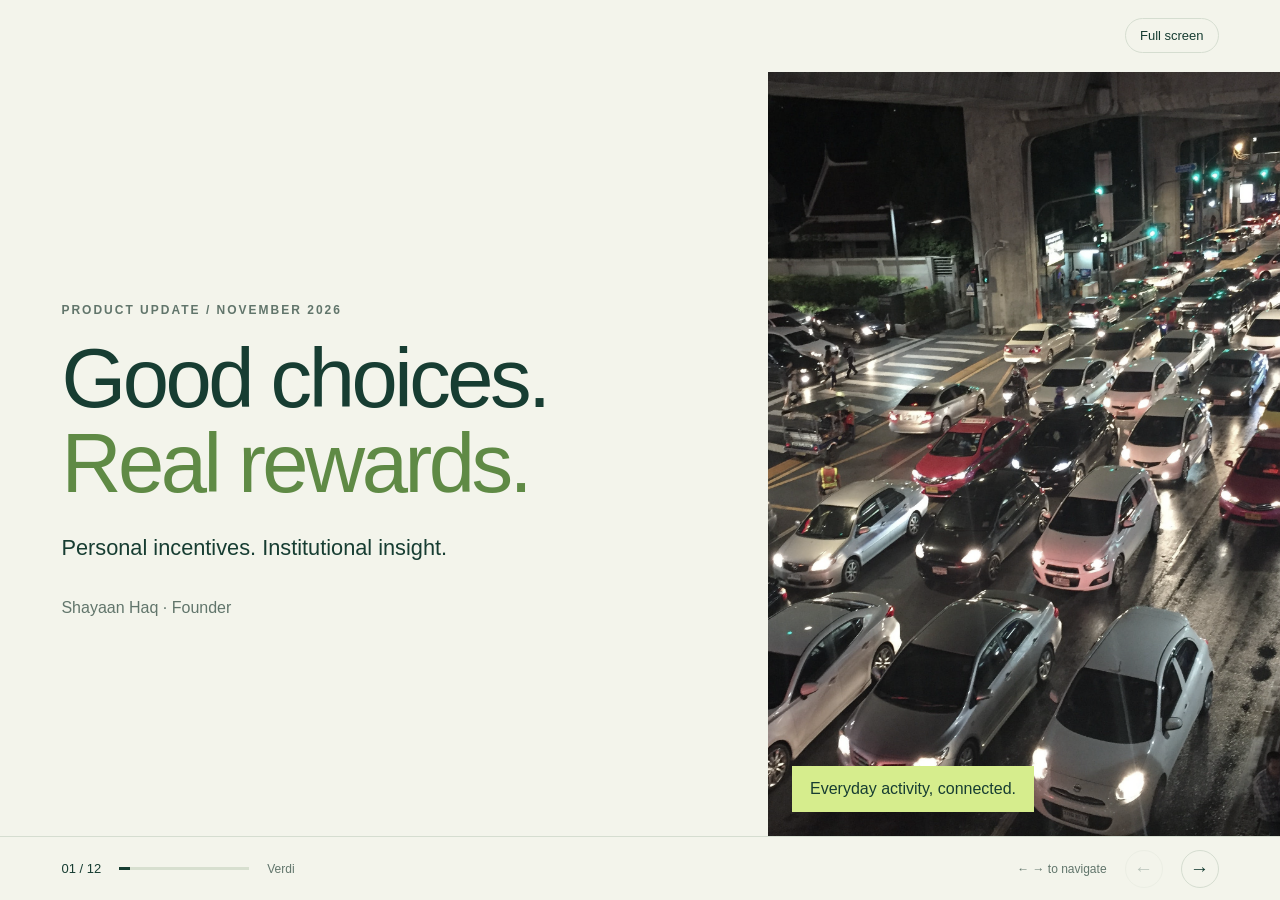
==== commit 28789f8c: "Remove top deck toolbar and retain fullscreen control" ====
--- a/docs/PITCH_DECK.html
+++ b/docs/PITCH_DECK.html
@@ -1,11 +1,11 @@
 <!doctype html><html lang="en"><head><meta charset="utf-8"><meta name="viewport" content="width=device-width,initial-scale=1"><meta name="description" content="Verdi product pitch: personal incentives, institutional insight, and the path to a real pilot."><title>Verdi — Product Pitch</title><style>
 :root{--paper:#f3f4eb;--ink:#173d32;--muted:#61756b;--line:#d5ddd0;--lime:#d6ed8d;--orange:#d89361}*{box-sizing:border-box}body{margin:0;background:var(--paper);color:var(--ink);font-family:Arial,Helvetica,sans-serif}button,a,input{touch-action:manipulation}button{font:inherit;cursor:pointer}button:focus-visible,a:focus-visible,input:focus-visible{outline:3px solid #b36e3e;outline-offset:5px}header{position:fixed;z-index:50;inset:0 0 auto;display:flex;justify-content:space-between;align-items:center;height:72px;padding:0 4.8vw;background:var(--paper)}.wordmark{display:flex;gap:10px;align-items:center;font-weight:700;font-size:25px;letter-spacing:-1px}.wordmark .icon{width:28px;height:28px}.header-right{display:flex;align-items:center;gap:12px}.deck-label{font-size:12px;letter-spacing:1.5px;text-transform:uppercase;color:var(--muted)}.control{border:1px solid var(--line);border-radius:50px;background:transparent;color:var(--ink);padding:9px 14px;font-size:13px}.icon{width:56px;height:56px;flex-shrink:0}.slide{display:none;height:100svh;min-height:680px;padding:103px 4.8vw 83px;overflow:auto;position:relative}.slide.active{display:flex;align-items:center;animation:none}.slide-inner{width:100%;max-width:1440px;margin:auto}.eyebrow{font-size:12px;letter-spacing:2px;font-weight:700;margin:0 0 20px;color:var(--muted)}h1,h2,h3,p,figure{margin:0}h1,h2{font-size:clamp(46px,5.4vw,83px);line-height:1.02;font-weight:500;letter-spacing:-3.5px}h1{font-size:clamp(62px,6.5vw,106px)}em{font-style:normal;color:#5f8a45}h3{font-size:clamp(21px,2vw,32px);line-height:1.15;font-weight:500;letter-spacing:-.5px}.lede{font-size:clamp(19px,1.7vw,26px);line-height:1.4;margin-top:26px;max-width:650px}.founders{font-size:16px;color:var(--muted);margin-top:35px}.hero{overflow:hidden}.hero .eyebrow{position:relative;z-index:2}.hero-copy{width:58%;position:relative;z-index:2}.hero-art{position:absolute;right:0;top:72px;bottom:64px;width:40%;overflow:hidden}.hero-art img{width:100%;height:100%;object-fit:cover;filter:saturate(.6)}.photo-tag{position:absolute;bottom:24px;left:24px;background:var(--lime);padding:14px 18px;font-size:16px;color:var(--ink)}.loop-diagram{display:flex;align-items:center;justify-content:space-between;margin:65px 0 28px;gap:12px}.symbol{display:flex;flex-direction:column;align-items:center;justify-content:center;gap:20px;text-align:center;font-size:22px}.symbol>.icon{width:76px;height:76px}.connector{width:47px;height:47px;color:#8b9e8d;flex-shrink:0}.bottom-line{border-top:1px solid var(--line);padding-top:23px;display:flex;justify-content:space-between;color:var(--muted);font-size:19px}.two-worlds{display:flex;justify-content:space-around;align-items:center;margin-top:48px;text-align:center;gap:30px}.world>.icon{width:72px;height:72px;margin-bottom:22px}.world p{font-size:18px;color:var(--muted);margin-top:13px}.shared-core{padding:28px 37px;border:1px solid #b7c8b2;border-radius:50%;width:225px;height:225px;display:flex;flex-direction:column;align-items:center;justify-content:center;background:#e6edda}.shared-core>.icon{width:45px;height:45px}.shared-core strong{font-size:30px;margin:7px 0}.shared-core span{font-size:14px}.shared-core small{font-size:11px;margin-top:9px;color:var(--muted)}.split{display:grid;grid-template-columns:1fr 1.05fr;align-items:center;gap:55px}.split h2{font-size:clamp(43px,4.4vw,68px)}.product-shot{padding:9px;background:white;border:1px solid var(--line);border-radius:18px;box-shadow:0 12px 40px #193e3210}.product-shot img{display:block;width:100%;border-radius:10px;object-fit:cover;object-position:top}.product-shot.tall img{height:min(47vh,470px);object-fit:cover}.product-shot.wide img{height:auto}.product-shot figcaption{font-size:12px;color:var(--muted);padding:12px 8px 5px}.journey{list-style:none;padding:0;margin:28px 0 0;max-width:470px}.journey li{border-top:1px solid var(--line)}.journey button{display:flex;gap:22px;border:0;width:100%;text-align:left;background:none;padding:13px 0;color:var(--muted);font-size:15px}.journey button span{font-size:19px;color:var(--ink)}.journey li.selected button{font-weight:bold;color:#668249}.journey li.selected button span{color:#5f8a45}.detail{color:var(--muted);font-size:17px;line-height:1.4;margin-top:20px;max-width:520px}.small{font-size:14px;color:var(--muted);line-height:1.45;margin-top:27px;max-width:1050px}.engine{display:flex;align-items:center;gap:35px;justify-content:space-between;margin-top:40px}.source-stack{display:flex;gap:28px}.source-stack .symbol{font-size:15px;gap:15px}.source-stack .icon{width:48px;height:48px}.pipeline{display:grid;grid-template-columns:1fr 1fr;gap:0 18px;min-width:300px;border-top:1px solid var(--line)}.pipeline>div{padding:20px 8px;font-size:20px;border-bottom:1px solid var(--line)}.pipeline b{font-size:12px;color:#80916c;display:block;margin-bottom:9px}.result-symbol{text-align:center}.result-symbol>.icon{width:72px;height:72px;margin-bottom:15px}.result-symbol p{font-size:14px;color:var(--muted);margin-top:12px}.pillars{display:flex;gap:40px;margin-top:38px;border-top:1px solid var(--line);padding-top:22px;flex-wrap:wrap}.pillars>span{display:flex;align-items:center;gap:10px;font-size:19px}.pillars .icon{width:25px;height:25px}.reward-equation{display:flex;align-items:center;gap:35px;margin:32px 0 25px}.reward-equation>div{display:flex;flex-direction:column;gap:12px}.reward-equation strong{font-size:70px;font-weight:500;letter-spacing:-3px}.reward-equation span{font-size:16px;color:var(--muted)}.action{border:0;border-radius:30px;background:var(--ink);color:white;padding:15px 24px;font-size:15px}.action:hover{background:#2c5b48}.roundup-diagram{display:flex;justify-content:space-between;align-items:center;gap:25px;margin:60px 0 35px}.money{display:flex;flex-direction:column;gap:12px}.money span{font-size:18px;color:var(--muted)}.money strong{font-weight:400;font-size:clamp(48px,6.5vw,105px);letter-spacing:-4px}.money.accent strong{color:#6a884e}.project-icon{display:flex;flex-direction:column;align-items:center;gap:18px;font-size:19px}.project-icon>.icon{width:90px;height:90px}.institution-labels{margin-top:35px}.institution-labels p{display:flex;align-items:center;gap:16px;margin-top:22px;font-size:21px}.institution-labels .icon{width:29px;height:29px}.coach-scenario{display:grid;grid-template-columns:1.2fr 1fr;gap:10%;align-items:center;margin-top:35px}.journey-control label{font-size:22px;display:block;margin-bottom:20px}.journey-control input{width:100%;accent-color:var(--ink);cursor:pointer}.compare{display:flex;justify-content:space-between;align-items:center;margin-top:28px}.compare>div{display:flex;flex-direction:column;gap:14px}.compare strong{font-size:55px;font-weight:500;letter-spacing:-2px}.compare span{font-size:16px;color:var(--muted)}.coach-copy>.icon{color:#688e4e;width:55px;height:55px;margin-bottom:16px}.coach-copy h3{font-size:36px}.coach-copy p{font-size:20px;color:var(--muted);line-height:1.45;margin-top:18px}.ai-status{display:block;border-left:2px solid #91a575;padding-left:15px;font-size:13px;color:var(--muted);line-height:1.5;margin-top:20px}.readiness{display:grid;grid-template-columns:1.7fr 1fr;gap:50px;margin-top:45px}.platforms{display:flex;justify-content:space-between;gap:28px;margin:33px 0}.platforms .symbol{font-size:18px}.platforms .icon{width:60px;height:60px}.readiness>div>p{font-size:18px;color:var(--muted)}.next-column{border-left:1px solid var(--line);padding-left:40px}.next-column p{padding-top:17px}.timeline{display:grid;grid-template-columns:1fr 1fr 1fr;gap:40px;margin-top:40px}.timeline>div{border-top:2px solid #a9bc96;padding-top:20px;position:relative}.timeline .month{font-size:16px;color:var(--muted);display:block;margin-bottom:25px}.timeline .icon{width:42px;height:42px;margin-bottom:18px}.timeline p{font-size:17px;color:var(--muted);margin:13px 0 23px}.timeline strong{font-size:19px;font-weight:500;line-height:1.5}.closing{display:flex;align-items:center;justify-content:space-between;gap:50px}.closing-leaf{width:55px;height:55px;margin-bottom:25px}.closing p{font-size:22px;color:var(--muted);margin-top:30px}.closing-symbols{display:flex;flex-direction:column;gap:28px;margin-right:3%}.closing-symbols .symbol{flex-direction:row;justify-content:start;font-size:17px}.closing-symbols .icon{width:37px;height:37px}footer{position:fixed;bottom:0;inset-inline:0;height:64px;padding:0 4.8vw;display:flex;align-items:center;justify-content:space-between;background:var(--paper);z-index:55;border-top:1px solid var(--line)}.footer-left,.nav-buttons{display:flex;align-items:center;gap:18px}.counter{font-size:13px;font-variant-numeric:tabular-nums}.progress-track{width:130px;height:3px;background:#d7dfcf}.progress-fill{height:100%;background:var(--ink);transition:width .25s}.nav-buttons button{width:38px;height:38px;border:1px solid var(--line);background:transparent;border-radius:50%;color:var(--ink);font-size:19px}.nav-buttons button:disabled{opacity:.25;cursor:default}.slide-name{font-size:12px;color:var(--muted)}.help{font-size:12px;color:var(--muted)}#notes-panel{position:fixed;z-index:80;top:80px;right:25px;bottom:80px;width:min(480px,90vw);overflow:auto;background:#fffdf5;box-shadow:0 10px 80px #0003;padding:30px;border-radius:14px;border:1px solid var(--line)}#notes-panel[hidden]{display:none}#notes-panel h3{font-size:23px;margin-bottom:13px}#notes-panel p{font-size:16px;line-height:1.6;margin-top:16px}#notes-cue{color:#6a874b!important;font-style:italic}.overview .slide{display:flex;height:auto;min-height:650px;border-bottom:1px solid var(--line)}.overview .hero-art{bottom:0}.overview .slide-inner{margin:auto}.overview footer .slide-name{display:none}@keyframes enter{from{opacity:0;transform:translateY(9px)}to{opacity:1;transform:translateY(0)}}@media(prefers-reduced-motion:reduce){*{animation:none!important;transition:none!important}}@media(max-width:1050px){h1,h2{letter-spacing:-2px}.engine{gap:15px}.source-stack{flex-direction:column;gap:15px}.source-stack .symbol{flex-direction:row}.source-stack .icon{width:28px;height:28px}.pipeline{min-width:220px}.split{gap:25px}.help{display:none}.shared-core{width:185px;height:185px;padding:20px}.institution-labels p{font-size:17px}.readiness{gap:30px}.platforms{gap:16px}.platforms .symbol{font-size:15px}.coach-scenario{gap:7%}.roundup-diagram{gap:15px}}@media(max-width:700px){header{height:60px;padding:0 22px}.deck-label{display:none}.wordmark{font-size:23px}.control{font-size:12px;padding:8px 10px}.slide{height:auto;min-height:100svh;padding:96px 24px 95px}.slide.active{align-items:flex-start}.slide-inner{margin:0}h1,h2{font-size:46px;letter-spacing:-2px;line-height:1.06}.hero-copy{width:100%}.hero-art{position:relative;inset:auto;width:100%;height:260px;margin-top:25px}.hero{overflow:auto}.hero .slide-inner>.eyebrow{margin-bottom:22px}.hero .lede{font-size:18px}.hero .founders{font-size:13px;margin-top:19px}.photo-tag{font-size:12px;bottom:14px;left:14px;padding:9px 12px}.loop-diagram{display:grid;grid-template-columns:1fr 40px 1fr;margin-top:40px;gap:26px 8px}.loop-diagram>.connector:nth-child(4){display:none}.loop-diagram>.symbol{font-size:16px;gap:12px}.loop-diagram>.symbol>.icon{width:50px;height:50px}.bottom-line{gap:20px;font-size:12px;line-height:1.4}.two-worlds{display:grid;grid-template-columns:1fr 1fr;gap:32px 10px;margin-top:35px}.shared-core{grid-column:1/-1;grid-row:2;margin:auto;width:170px;height:170px}.world>.icon{width:48px;height:48px;margin-bottom:15px}.world h3{font-size:23px}.world p{font-size:12px}.split{display:block}.split h2{font-size:43px}.product-shot{margin-top:25px}.product-shot.tall img{height:350px}.journey{margin-top:20px}.journey button span{font-size:17px}.detail{font-size:15px}.engine{display:grid;grid-template-columns:1fr 30px 1fr;gap:20px 10px;margin-top:30px}.engine>.connector:nth-of-type(2){display:none}.source-stack{grid-column:1;gap:15px}.source-stack .symbol{font-size:12px;gap:8px}.pipeline{min-width:0;grid-template-columns:1fr}.pipeline>div{font-size:15px;padding:10px 0;display:flex;gap:12px}.pipeline b{font-size:10px;margin:3px 0}.result-symbol{grid-column:1/-1;display:flex;align-items:center;gap:18px;text-align:left;justify-content:center}.result-symbol>.icon{width:48px;height:48px;margin:0}.result-symbol h3{font-size:23px}.result-symbol p{font-size:11px;max-width:80px;margin:0}.pillars{gap:14px;margin-top:25px}.pillars>span{font-size:13px;gap:6px}.pillars .icon{width:20px;height:20px}.small{font-size:12px;margin-top:21px}.reward-equation{margin-top:25px}.reward-equation strong{font-size:58px}.roundup-diagram{flex-wrap:wrap;margin:35px 0 22px}.roundup-diagram .money strong{font-size:56px;letter-spacing:-3px}.roundup-diagram .money span{font-size:13px}.roundup-diagram>.connector:nth-of-type(2){display:none}.project-icon{flex-direction:row;width:100%;gap:18px;font-size:17px;margin-top:20px}.project-icon>.icon{width:45px;height:45px}.institution-labels{margin-top:25px}.coach-scenario{display:block;margin-top:30px}.journey-control label{font-size:20px}.compare strong{font-size:42px}.compare .icon{width:38px;height:38px}.compare span{font-size:12px}.coach-copy{display:grid;grid-template-columns:45px 1fr;margin-top:35px;gap:10px 16px}.coach-copy>.icon{width:38px;height:38px;grid-row:1/3;margin:0}.coach-copy h3{font-size:25px}.coach-copy p{font-size:15px;margin-top:0}.ai-status{grid-column:2;font-size:12px;margin-top:8px}.readiness{display:block;margin-top:30px}.platforms{gap:14px;margin:26px 0}.platforms .icon{width:40px;height:40px}.platforms .symbol{font-size:12px;gap:14px}.readiness>div>p{font-size:13px}.next-column{border-left:0;border-top:1px solid var(--line);padding:22px 0 0;margin-top:25px}.next-column h3{font-size:22px}.next-column p{display:inline-block;margin-right:15px;font-size:14px!important;padding-top:12px}.timeline{grid-template-columns:1fr;gap:22px;margin-top:28px}.timeline>div{display:grid;grid-template-columns:45px 1fr;gap:5px 15px;padding-top:15px}.timeline .month{grid-column:2;font-size:13px;margin:0}.timeline .icon{grid-column:1;grid-row:1/4;width:31px;height:31px;margin-top:4px}.timeline h3{font-size:23px;grid-column:2}.timeline p{font-size:13px;margin:0;grid-column:2}.timeline strong{grid-column:2;font-size:14px;margin-top:5px}.closing{display:block}.closing p{font-size:18px;line-height:1.5}.closing-symbols{flex-direction:row;flex-wrap:wrap;margin-top:40px;gap:20px}.closing-symbols .symbol{font-size:12px;gap:8px}.closing-symbols .icon{width:24px;height:24px}.closing-leaf{width:45px;height:45px}.founders{font-size:13px}.slide-name{display:none}.progress-track{width:75px}footer{padding:0 22px;height:64px}.footer-left{gap:12px}.nav-buttons{gap:10px}.nav-buttons button{width:34px;height:34px}}@media print{@page{size:landscape;margin:0}header,footer,#notes-panel{display:none!important}.slide,.slide.active{display:flex!important;page-break-after:always;height:100vh;min-height:0;padding:42px 55px;overflow:hidden;animation:none!important}.slide-inner{margin:auto}.hero-art{top:0;bottom:0}.hero-copy{width:60%}h1,h2{font-size:55px}.split h2{font-size:45px}.small{font-size:12px}.product-shot.tall img{height:380px}.timeline{margin-top:25px}.engine{margin-top:25px}}
-</style></head><body><header><div class="wordmark"><svg class="icon " viewBox="0 0 24 24" fill="none" stroke="currentColor" stroke-width="1.6" stroke-linecap="round" stroke-linejoin="round" aria-hidden="true"><path d="M20 4C12 3 4 7 5 14c1 6 10 7 13 0 2-4 2-7 2-10Z M5 20 16 9"/></svg>verdi</div><div class="header-right"><span class="deck-label">Product pitch / 10 minutes</span><button class="control" id="overview-toggle" aria-pressed="false" title="Overview (G)">Overview</button><button class="control" id="notes-toggle" aria-expanded="false" title="Speaker notes (N)">Notes</button><button class="control" id="fullscreen" title="Full screen (F)">Full screen</button></div></header><main><section class="slide hero" id="s1" aria-label="Slide 1: Verdi"><div class="slide-inner"><p class="eyebrow">PRODUCT UPDATE / NOVEMBER 2026</p><div class="hero-copy"><h1>Good choices.<br><em>Real rewards.</em></h1><p class="lede">Personal incentives. Institutional insight.</p><p class="founders">Shayaan Haq · Founder</p></div><div class="hero-art"><img src="[data-uri]